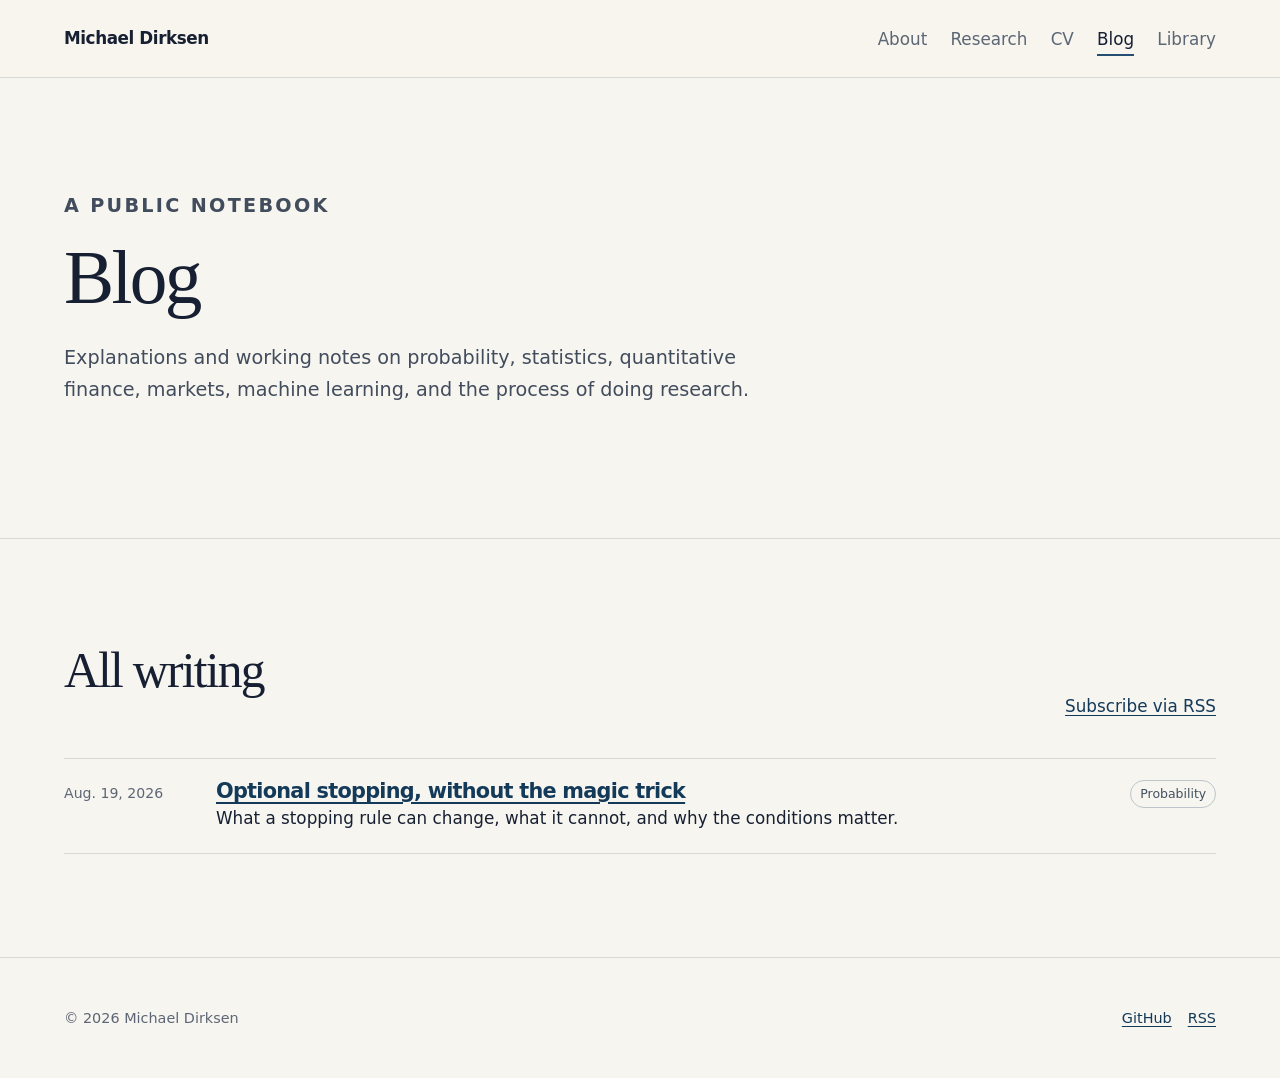
==== blog/index.html @ f8e68f1f "Build research-first personal website" ====
<!doctype html><html lang="en"><head><meta charset="utf-8"><meta name="viewport" content="width=device-width,initial-scale=1"><title>Blog — Michael Dirksen</title><meta name="description" content="Technical notes and essays on probability, quantitative finance, markets, and research."><link rel="canonical" href="https://mike-dirksen.github.io/blog/"><link rel="alternate" type="application/rss+xml" href="/rss.xml" title="Michael Dirksen's Blog"><link rel="stylesheet" href="/assets/css/site.css"></head><body><a class="skip-link" href="#content">Skip to content</a><header class="site-header"><nav class="container nav-wrap" aria-label="Primary"><a class="wordmark" href="/">Michael Dirksen</a><button class="nav-toggle" aria-expanded="false" aria-controls="nav">Menu</button><ul class="nav-list" id="nav"><li><a href="/">About</a></li><li><a href="/research/">Research</a></li><li><a href="/cv/">CV</a></li><li><a href="/blog/" aria-current="page">Blog</a></li><li><a href="/library/">Library</a></li></ul></nav></header>
<main id="content"><header class="container page-head"><p class="eyebrow">A public notebook</p><h1>Blog</h1><p>Explanations and working notes on probability, statistics, quantitative finance, markets, machine learning, and the process of doing research.</p></header><section class="section"><div class="container"><div class="section-head"><h2>All writing</h2><a href="/rss.xml">Subscribe via RSS</a></div><div class="editorial-list"><article class="editorial-row"><time datetime="2026-08-19">Aug. 19, 2026</time><div><h3><a href="/blog/optional-stopping/">Optional stopping, without the magic trick</a></h3><p>What a stopping rule can change, what it cannot, and why the conditions matter.</p></div><span class="tag">Probability</span></article></div></div></section></main><footer class="site-footer"><div class="container footer-wrap"><span>© 2026 Michael Dirksen</span><div class="footer-links"><a href="https://github.com/Mike-Dirksen">GitHub</a><a href="/rss.xml">RSS</a></div></div></footer><script src="/assets/js/site.js" defer></script></body></html>
---- assets/css/site.css ----
:root {
  --paper: #f7f5ef;
  --ink: #172033;
  --muted: #5d6676;
  --accent: #244f73;
  --accent-strong: #143a5a;
  --surface: #eeeee8;
  --line: #d6d8d6;
  --white: #fffefa;
  --max: 72rem;
  --read: 46rem;
  --radius: .4rem;
  --shadow: 0 1rem 3rem rgba(23, 32, 51, .08);
}

* { box-sizing: border-box; }
html { scroll-behavior: smooth; }
body {
  margin: 0;
  background: var(--paper);
  color: var(--ink);
  font-family: Inter, ui-sans-serif, system-ui, -apple-system, BlinkMacSystemFont, "Segoe UI", sans-serif;
  font-size: 1.05rem;
  line-height: 1.7;
  text-rendering: optimizeLegibility;
}
img, svg { display: block; max-width: 100%; }
a { color: var(--accent-strong); text-decoration-thickness: .08em; text-underline-offset: .18em; }
a:hover { color: #0b263d; }
:focus-visible { outline: 3px solid #d78b36; outline-offset: 3px; }
.skip-link { position: fixed; left: 1rem; top: -5rem; z-index: 20; background: var(--ink); color: white; padding: .65rem 1rem; }
.skip-link:focus { top: 1rem; }
.container { width: min(calc(100% - 2.5rem), var(--max)); margin-inline: auto; }
.reading { max-width: var(--read); }

.site-header { border-bottom: 1px solid var(--line); background: rgba(247, 245, 239, .96); }
.nav-wrap { min-height: 4.8rem; display: flex; align-items: center; justify-content: space-between; gap: 2rem; }
.wordmark { color: var(--ink); font-weight: 760; text-decoration: none; letter-spacing: -.025em; }
.nav-list { display: flex; align-items: center; gap: 1.45rem; list-style: none; margin: 0; padding: 0; }
.nav-list a { color: var(--muted); text-decoration: none; padding-block: .35rem; border-bottom: 2px solid transparent; }
.nav-list a:hover, .nav-list a[aria-current="page"] { color: var(--ink); border-color: var(--accent); }
.nav-toggle { display: none; font: inherit; color: var(--ink); background: transparent; border: 1px solid var(--line); border-radius: var(--radius); padding: .45rem .7rem; }

main { min-height: 70vh; }
.hero { display: grid; grid-template-columns: minmax(0, 1.55fr) minmax(15rem, .7fr); gap: clamp(2rem, 7vw, 6rem); align-items: center; padding-block: clamp(4rem, 10vw, 8rem); }
.eyebrow { margin: 0 0 .8rem; color: var(--accent); font-size: .78rem; font-weight: 760; letter-spacing: .12em; text-transform: uppercase; }
h1, h2, h3 { line-height: 1.15; letter-spacing: -.035em; }
h1 { margin: 0 0 1.25rem; font-family: Georgia, "Times New Roman", serif; font-size: clamp(2.8rem, 7vw, 5.4rem); font-weight: 500; }
h2 { margin: 0 0 1.4rem; font-family: Georgia, "Times New Roman", serif; font-size: clamp(2rem, 4.5vw, 3.1rem); font-weight: 500; }
h3 { margin: 0 0 .65rem; font-size: 1.3rem; }
.lede { max-width: 42rem; color: #354052; font-size: clamp(1.15rem, 2vw, 1.38rem); }
.link-row { display: flex; flex-wrap: wrap; gap: .75rem 1.25rem; margin-top: 1.7rem; }
.portrait-placeholder { aspect-ratio: 4/5; display: grid; place-items: center; border: 1px solid var(--line); border-radius: .75rem; background: linear-gradient(145deg, #dde2df, #f6f1e7); box-shadow: var(--shadow); }
.portrait-placeholder span { font-family: Georgia, serif; font-size: clamp(3.5rem, 10vw, 7rem); color: var(--accent); }

.section { padding-block: clamp(3.5rem, 8vw, 6.5rem); border-top: 1px solid var(--line); }
.section-head { display: flex; justify-content: space-between; align-items: end; gap: 2rem; margin-bottom: 2.3rem; }
.section-head p { max-width: 34rem; margin: 0; color: var(--muted); }
.currently { display: grid; grid-template-columns: repeat(2, minmax(0, 1fr)); border-block: 1px solid var(--line); }
.currently div { padding: 1.25rem 1rem 1.25rem 0; }
.currently div:nth-child(odd) { border-right: 1px solid var(--line); }
.currently div:nth-child(even) { padding-left: 1.5rem; }
.currently strong { display: block; color: var(--accent); font-size: .76rem; letter-spacing: .1em; text-transform: uppercase; }
.currently span { display: block; margin-top: .25rem; }

.research-list { display: grid; gap: 0; }
.research-card { display: grid; grid-template-columns: minmax(14rem, 36%) 1fr; gap: clamp(1.5rem, 5vw, 4rem); padding-block: 2.5rem; border-top: 1px solid var(--line); }
.research-card:last-child { border-bottom: 1px solid var(--line); }
.figure-tile { min-height: 13rem; display: grid; place-items: center; padding: 1.4rem; background: var(--surface); border-radius: var(--radius); overflow: hidden; }
.figure-tile svg { width: 100%; height: auto; }
.meta { color: var(--muted); font-size: .9rem; }
.tags { display: flex; flex-wrap: wrap; gap: .45rem; list-style: none; margin: 1rem 0 0; padding: 0; }
.tag { border: 1px solid #bbc5ca; border-radius: 999px; padding: .15rem .55rem; color: #42505f; font-size: .78rem; }
.arrow-link { display: inline-block; margin-top: 1rem; font-weight: 650; }

.editorial-list { border-top: 1px solid var(--line); }
.editorial-row { display: grid; grid-template-columns: 8rem 1fr auto; gap: 1.5rem; align-items: baseline; padding-block: 1.3rem; border-bottom: 1px solid var(--line); }
.editorial-row h3, .editorial-row p { margin: 0; }
.editorial-row time, .editorial-row .kind { color: var(--muted); font-size: .88rem; }

.page-head { padding-block: clamp(4rem, 9vw, 7rem); }
.page-head h1 { font-size: clamp(2.8rem, 6vw, 4.7rem); }
.page-head p { max-width: 45rem; color: #414c5d; font-size: 1.2rem; }
.project-head { padding-block: 4rem 2.5rem; }
.project-head h1 { max-width: 58rem; font-size: clamp(2.7rem, 6vw, 4.8rem); }
.context-strip { display: grid; grid-template-columns: repeat(4, 1fr); gap: 1.2rem; padding: 1.2rem 0; border-block: 1px solid var(--line); }
.context-strip strong { display: block; font-size: .75rem; color: var(--muted); text-transform: uppercase; letter-spacing: .08em; }
.article { padding-block: 3.5rem 6rem; }
.article h2 { margin-top: 3.6rem; font-size: 2rem; }
.article h3 { margin-top: 2.5rem; }
.article p, .article li { max-width: var(--read); }
.callout { max-width: var(--read); margin: 2rem 0; padding: 1.2rem 1.4rem; background: #e8eee9; border-left: 4px solid #547463; }
.formula { max-width: var(--read); overflow-x: auto; padding: 1.1rem 1.25rem; background: var(--ink); color: white; font-family: ui-monospace, SFMono-Regular, Menlo, monospace; }
.back { display: inline-block; margin-bottom: 2rem; }

.cv-actions { display: flex; flex-wrap: wrap; gap: .8rem; margin-top: 1.5rem; }
.button { display: inline-block; padding: .65rem .95rem; border: 1px solid var(--accent); border-radius: var(--radius); background: var(--accent); color: white; font-weight: 650; text-decoration: none; }
.button.secondary { background: transparent; color: var(--accent-strong); }
.timeline { display: grid; gap: 2rem; }
.timeline-item { display: grid; grid-template-columns: 10rem 1fr; gap: 1.5rem; }
.timeline-item p { margin: .25rem 0; }

.filter-bar { display: flex; flex-wrap: wrap; gap: 1rem; align-items: end; margin-bottom: 2rem; padding: 1rem; background: var(--surface); }
.filter-bar label { display: grid; gap: .25rem; font-size: .82rem; font-weight: 700; }
.filter-bar select, .filter-bar input { min-height: 2.7rem; padding: .45rem .6rem; border: 1px solid #9ba7ad; border-radius: .25rem; background: var(--white); color: var(--ink); font: inherit; }
.library-grid { display: grid; grid-template-columns: repeat(2, 1fr); gap: 1rem; }
.library-item { padding: 1.4rem; border: 1px solid var(--line); background: rgba(255, 254, 250, .55); }
.library-item h3 { margin-top: .35rem; }
.library-item p { margin-bottom: 0; }
.empty-state { display: none; padding: 2rem; border: 1px dashed var(--line); }

.site-footer { padding-block: 3rem; border-top: 1px solid var(--line); color: var(--muted); font-size: .9rem; }
.footer-wrap { display: flex; justify-content: space-between; gap: 2rem; }
.footer-links { display: flex; flex-wrap: wrap; gap: 1rem; }

@media (max-width: 760px) {
  body { font-size: 1rem; }
  .container { width: min(calc(100% - 2rem), var(--max)); }
  .nav-toggle { display: block; }
  .nav-list { display: none; position: absolute; inset: 4.7rem 1rem auto; z-index: 10; flex-direction: column; align-items: stretch; padding: .8rem; background: var(--white); border: 1px solid var(--line); box-shadow: var(--shadow); }
  .nav-list[data-open="true"] { display: flex; }
  .nav-list a { display: block; padding: .65rem; }
  .hero, .research-card { grid-template-columns: 1fr; }
  .hero { padding-block: 3.5rem; }
  .hero .portrait-placeholder { max-width: 14rem; grid-row: 1; }
  .section-head { display: block; }
  .currently { grid-template-columns: 1fr; }
  .currently div:nth-child(odd) { border-right: 0; }
  .currently div:nth-child(even) { padding-left: 0; }
  .editorial-row { grid-template-columns: 1fr; gap: .3rem; }
  .context-strip { grid-template-columns: repeat(2, 1fr); }
  .timeline-item { grid-template-columns: 1fr; gap: .25rem; }
  .library-grid { grid-template-columns: 1fr; }
  .footer-wrap { flex-direction: column; }
}

@media (prefers-reduced-motion: reduce) {
  html { scroll-behavior: auto; }
  *, *::before, *::after { animation-duration: .01ms !important; transition-duration: .01ms !important; }
}

@media print {
  .site-header, .site-footer, .skip-link, .filter-bar { display: none !important; }
  body { background: white; color: black; font-size: 11pt; }
  a { color: black; }
  .section { padding-block: 1.5rem; }
}
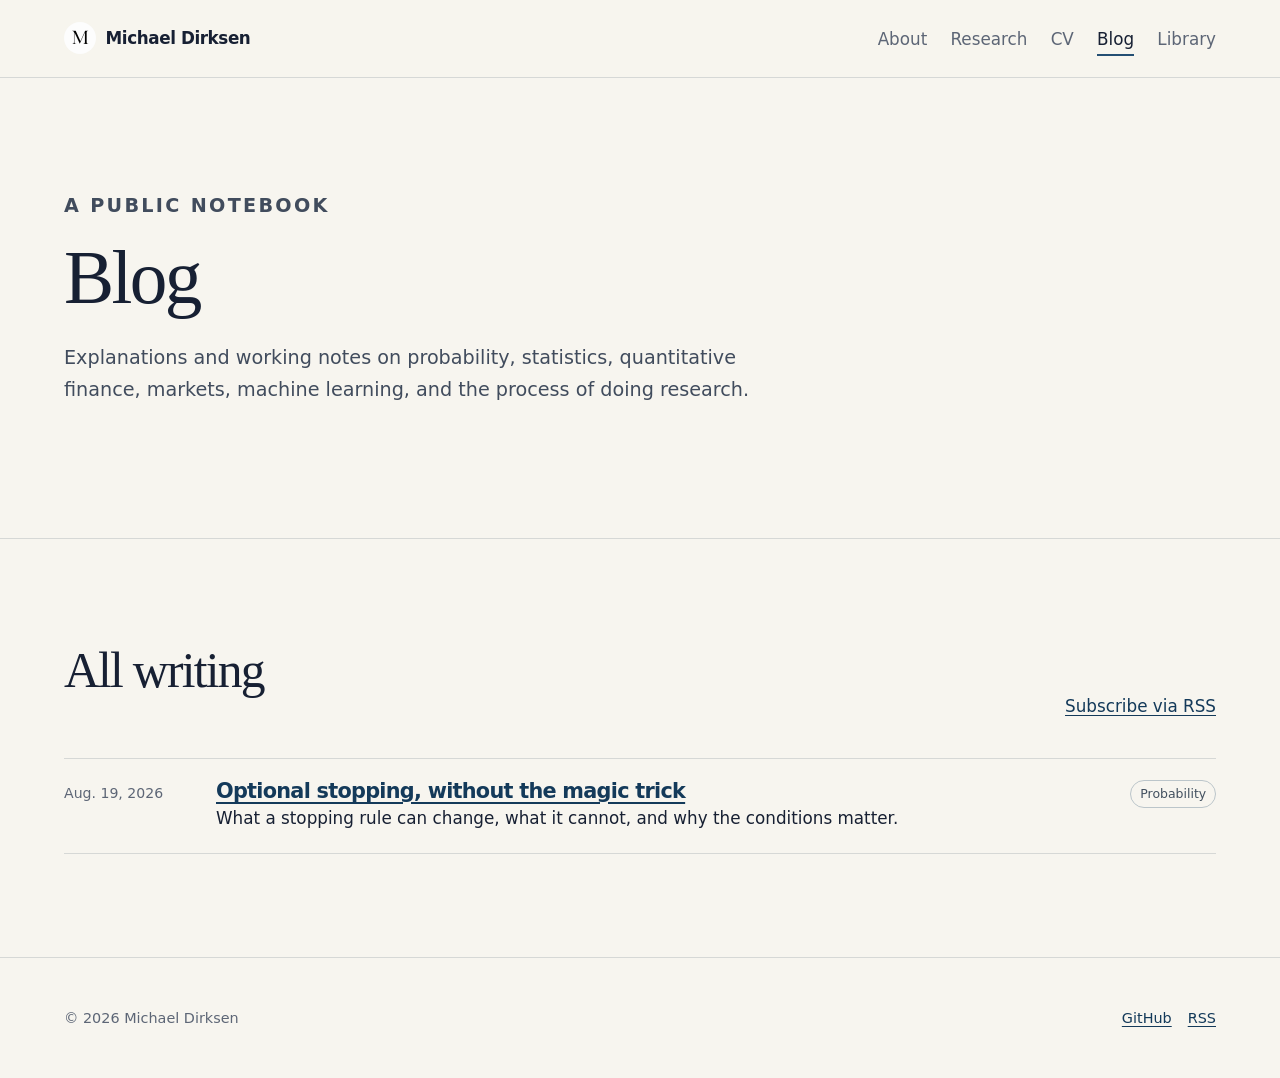
==== commit f5aa3870: "Add portrait logo and public resume" ====
--- a/blog/index.html
+++ b/blog/index.html
@@ -1,2 +1,2 @@
-<!doctype html><html lang="en"><head><meta charset="utf-8"><meta name="viewport" content="width=device-width,initial-scale=1"><title>Blog — Michael Dirksen</title><meta name="description" content="Technical notes and essays on probability, quantitative finance, markets, and research."><link rel="canonical" href="https://mike-dirksen.github.io/blog/"><link rel="alternate" type="application/rss+xml" href="/rss.xml" title="Michael Dirksen's Blog"><link rel="stylesheet" href="/assets/css/site.css"></head><body><a class="skip-link" href="#content">Skip to content</a><header class="site-header"><nav class="container nav-wrap" aria-label="Primary"><a class="wordmark" href="/">Michael Dirksen</a><button class="nav-toggle" aria-expanded="false" aria-controls="nav">Menu</button><ul class="nav-list" id="nav"><li><a href="/">About</a></li><li><a href="/research/">Research</a></li><li><a href="/cv/">CV</a></li><li><a href="/blog/" aria-current="page">Blog</a></li><li><a href="/library/">Library</a></li></ul></nav></header>
+<!doctype html><html lang="en"><head><meta charset="utf-8"><meta name="viewport" content="width=device-width,initial-scale=1"><title>Blog — Michael Dirksen</title><meta name="description" content="Technical notes and essays on probability, quantitative finance, markets, and research."><link rel="canonical" href="https://mike-dirksen.github.io/blog/"><link rel="alternate" type="application/rss+xml" href="/rss.xml" title="Michael Dirksen's Blog"><link rel="icon" type="image/png" href="/assets/images/michael-dirksen-logo.png"><link rel="stylesheet" href="/assets/css/site.css"></head><body><a class="skip-link" href="#content">Skip to content</a><header class="site-header"><nav class="container nav-wrap" aria-label="Primary"><a class="wordmark" href="/"><img class="wordmark-logo" src="/assets/images/michael-dirksen-logo.png" width="32" height="32" alt="">Michael Dirksen</a><button class="nav-toggle" aria-expanded="false" aria-controls="nav">Menu</button><ul class="nav-list" id="nav"><li><a href="/">About</a></li><li><a href="/research/">Research</a></li><li><a href="/cv/">CV</a></li><li><a href="/blog/" aria-current="page">Blog</a></li><li><a href="/library/">Library</a></li></ul></nav></header>
 <main id="content"><header class="container page-head"><p class="eyebrow">A public notebook</p><h1>Blog</h1><p>Explanations and working notes on probability, statistics, quantitative finance, markets, machine learning, and the process of doing research.</p></header><section class="section"><div class="container"><div class="section-head"><h2>All writing</h2><a href="/rss.xml">Subscribe via RSS</a></div><div class="editorial-list"><article class="editorial-row"><time datetime="2026-08-19">Aug. 19, 2026</time><div><h3><a href="/blog/optional-stopping/">Optional stopping, without the magic trick</a></h3><p>What a stopping rule can change, what it cannot, and why the conditions matter.</p></div><span class="tag">Probability</span></article></div></div></section></main><footer class="site-footer"><div class="container footer-wrap"><span>© 2026 Michael Dirksen</span><div class="footer-links"><a href="https://github.com/Mike-Dirksen">GitHub</a><a href="/rss.xml">RSS</a></div></div></footer><script src="/assets/js/site.js" defer></script></body></html>
--- a/assets/css/site.css
+++ b/assets/css/site.css
@@ -35,7 +35,8 @@
 
 .site-header { border-bottom: 1px solid var(--line); background: rgba(247, 245, 239, .96); }
 .nav-wrap { min-height: 4.8rem; display: flex; align-items: center; justify-content: space-between; gap: 2rem; }
-.wordmark { color: var(--ink); font-weight: 760; text-decoration: none; letter-spacing: -.025em; }
+.wordmark { display: inline-flex; align-items: center; gap: .6rem; color: var(--ink); font-weight: 760; text-decoration: none; letter-spacing: -.025em; }
+.wordmark-logo { width: 2rem; height: 2rem; border-radius: 50%; object-fit: cover; }
 .nav-list { display: flex; align-items: center; gap: 1.45rem; list-style: none; margin: 0; padding: 0; }
 .nav-list a { color: var(--muted); text-decoration: none; padding-block: .35rem; border-bottom: 2px solid transparent; }
 .nav-list a:hover, .nav-list a[aria-current="page"] { color: var(--ink); border-color: var(--accent); }
@@ -50,8 +51,7 @@
 h3 { margin: 0 0 .65rem; font-size: 1.3rem; }
 .lede { max-width: 42rem; color: #354052; font-size: clamp(1.15rem, 2vw, 1.38rem); }
 .link-row { display: flex; flex-wrap: wrap; gap: .75rem 1.25rem; margin-top: 1.7rem; }
-.portrait-placeholder { aspect-ratio: 4/5; display: grid; place-items: center; border: 1px solid var(--line); border-radius: .75rem; background: linear-gradient(145deg, #dde2df, #f6f1e7); box-shadow: var(--shadow); }
-.portrait-placeholder span { font-family: Georgia, serif; font-size: clamp(3.5rem, 10vw, 7rem); color: var(--accent); }
+.portrait { width: 100%; height: auto; max-height: 34rem; border: 1px solid var(--line); border-radius: .75rem; object-fit: cover; object-position: center 36%; box-shadow: var(--shadow); }
 
 .section { padding-block: clamp(3.5rem, 8vw, 6.5rem); border-top: 1px solid var(--line); }
 .section-head { display: flex; justify-content: space-between; align-items: end; gap: 2rem; margin-bottom: 2.3rem; }
@@ -99,6 +99,7 @@
 .timeline { display: grid; gap: 2rem; }
 .timeline-item { display: grid; grid-template-columns: 10rem 1fr; gap: 1.5rem; }
 .timeline-item p { margin: .25rem 0; }
+.pdf-frame { width: 100%; min-height: 48rem; margin-top: 2rem; border: 1px solid var(--line); background: white; }
 
 .filter-bar { display: flex; flex-wrap: wrap; gap: 1rem; align-items: end; margin-bottom: 2rem; padding: 1rem; background: var(--surface); }
 .filter-bar label { display: grid; gap: .25rem; font-size: .82rem; font-weight: 700; }
@@ -122,7 +123,7 @@
   .nav-list a { display: block; padding: .65rem; }
   .hero, .research-card { grid-template-columns: 1fr; }
   .hero { padding-block: 3.5rem; }
-  .hero .portrait-placeholder { max-width: 14rem; grid-row: 1; }
+  .hero .portrait { max-width: 14rem; grid-row: 1; }
   .section-head { display: block; }
   .currently { grid-template-columns: 1fr; }
   .currently div:nth-child(odd) { border-right: 0; }
@@ -132,6 +133,7 @@
   .timeline-item { grid-template-columns: 1fr; gap: .25rem; }
   .library-grid { grid-template-columns: 1fr; }
   .footer-wrap { flex-direction: column; }
+  .pdf-frame { display: none; }
 }
 
 @media (prefers-reduced-motion: reduce) {
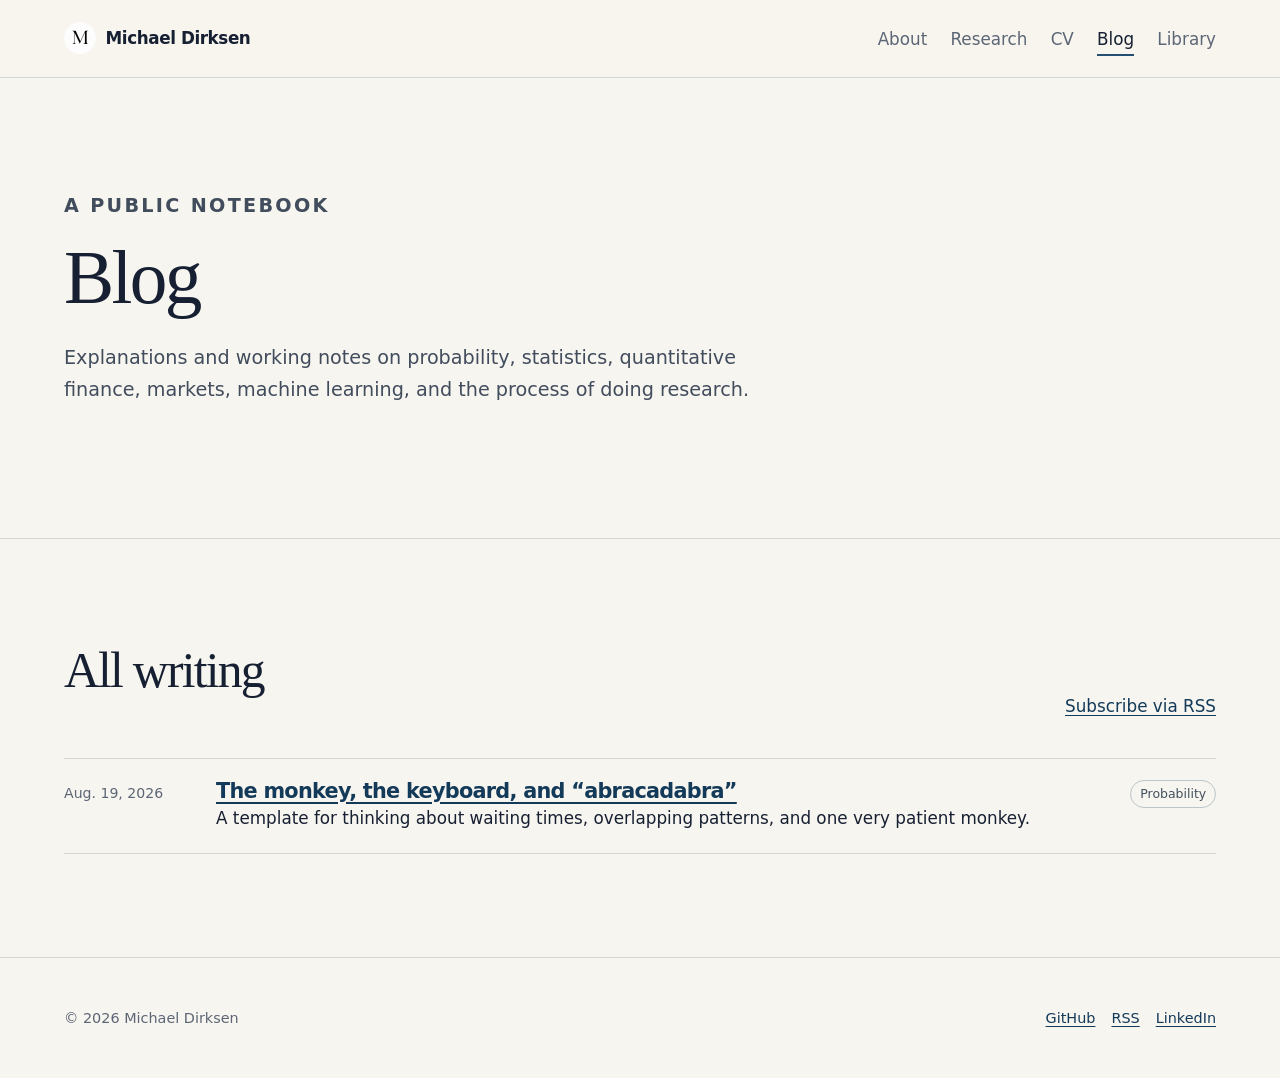
==== commit cda5f02d: "Update site content and add CV toggle" ====
--- a/blog/index.html
+++ b/blog/index.html
@@ -1,2 +1,2 @@
 <!doctype html><html lang="en"><head><meta charset="utf-8"><meta name="viewport" content="width=device-width,initial-scale=1"><title>Blog — Michael Dirksen</title><meta name="description" content="Technical notes and essays on probability, quantitative finance, markets, and research."><link rel="canonical" href="https://mike-dirksen.github.io/blog/"><link rel="alternate" type="application/rss+xml" href="/rss.xml" title="Michael Dirksen's Blog"><link rel="icon" type="image/png" href="/assets/images/michael-dirksen-logo.png"><link rel="stylesheet" href="/assets/css/site.css"></head><body><a class="skip-link" href="#content">Skip to content</a><header class="site-header"><nav class="container nav-wrap" aria-label="Primary"><a class="wordmark" href="/"><img class="wordmark-logo" src="/assets/images/michael-dirksen-logo.png" width="32" height="32" alt="">Michael Dirksen</a><button class="nav-toggle" aria-expanded="false" aria-controls="nav">Menu</button><ul class="nav-list" id="nav"><li><a href="/">About</a></li><li><a href="/research/">Research</a></li><li><a href="/cv/">CV</a></li><li><a href="/blog/" aria-current="page">Blog</a></li><li><a href="/library/">Library</a></li></ul></nav></header>
-<main id="content"><header class="container page-head"><p class="eyebrow">A public notebook</p><h1>Blog</h1><p>Explanations and working notes on probability, statistics, quantitative finance, markets, machine learning, and the process of doing research.</p></header><section class="section"><div class="container"><div class="section-head"><h2>All writing</h2><a href="/rss.xml">Subscribe via RSS</a></div><div class="editorial-list"><article class="editorial-row"><time datetime="2026-08-19">Aug. 19, 2026</time><div><h3><a href="/blog/optional-stopping/">Optional stopping, without the magic trick</a></h3><p>What a stopping rule can change, what it cannot, and why the conditions matter.</p></div><span class="tag">Probability</span></article></div></div></section></main><footer class="site-footer"><div class="container footer-wrap"><span>© 2026 Michael Dirksen</span><div class="footer-links"><a href="https://github.com/Mike-Dirksen">GitHub</a><a href="/rss.xml">RSS</a></div></div></footer><script src="/assets/js/site.js" defer></script></body></html>
+<main id="content"><header class="container page-head"><p class="eyebrow">A public notebook</p><h1>Blog</h1><p>Explanations and working notes on probability, statistics, quantitative finance, markets, machine learning, and the process of doing research.</p></header><section class="section"><div class="container"><div class="section-head"><h2>All writing</h2><a href="/rss.xml">Subscribe via RSS</a></div><div class="editorial-list"><article class="editorial-row"><time datetime="2026-08-19">Aug. 19, 2026</time><div><h3><a href="/blog/monkey-keyboard-abracadabra/">The monkey, the keyboard, and “abracadabra”</a></h3><p>A template for thinking about waiting times, overlapping patterns, and one very patient monkey.</p></div><span class="tag">Probability</span></article></div></div></section></main><footer class="site-footer"><div class="container footer-wrap"><span>© 2026 Michael Dirksen</span><div class="footer-links"><a href="https://github.com/Mike-Dirksen">GitHub</a><a href="/rss.xml">RSS</a><a href="https://www.linkedin.com/in/mike-dirksen/">LinkedIn</a></div></div></footer><script src="/assets/js/site.js" defer></script></body></html>
--- a/assets/css/site.css
+++ b/assets/css/site.css
@@ -56,18 +56,22 @@
 .section { padding-block: clamp(3.5rem, 8vw, 6.5rem); border-top: 1px solid var(--line); }
 .section-head { display: flex; justify-content: space-between; align-items: end; gap: 2rem; margin-bottom: 2.3rem; }
 .section-head p { max-width: 34rem; margin: 0; color: var(--muted); }
+.updated-note { margin: -.85rem 0 0; color: var(--muted); font-size: .78rem; }
 .currently { display: grid; grid-template-columns: repeat(2, minmax(0, 1fr)); border-block: 1px solid var(--line); }
 .currently div { padding: 1.25rem 1rem 1.25rem 0; }
 .currently div:nth-child(odd) { border-right: 1px solid var(--line); }
 .currently div:nth-child(even) { padding-left: 1.5rem; }
 .currently strong { display: block; color: var(--accent); font-size: .76rem; letter-spacing: .1em; text-transform: uppercase; }
 .currently span { display: block; margin-top: .25rem; }
+.currently small { display: block; margin-top: .3rem; color: var(--muted); font-size: .9rem; }
 
 .research-list { display: grid; gap: 0; }
 .research-card { display: grid; grid-template-columns: minmax(14rem, 36%) 1fr; gap: clamp(1.5rem, 5vw, 4rem); padding-block: 2.5rem; border-top: 1px solid var(--line); }
 .research-card:last-child { border-bottom: 1px solid var(--line); }
 .figure-tile { min-height: 13rem; display: grid; place-items: center; padding: 1.4rem; background: var(--surface); border-radius: var(--radius); overflow: hidden; }
 .figure-tile svg { width: 100%; height: auto; }
+.figure-tile.has-image { padding: 0; }
+.figure-tile.has-image img { width: 100%; height: 100%; min-height: 13rem; object-fit: cover; }
 .meta { color: var(--muted); font-size: .9rem; }
 .tags { display: flex; flex-wrap: wrap; gap: .45rem; list-style: none; margin: 1rem 0 0; padding: 0; }
 .tag { border: 1px solid #bbc5ca; border-radius: 999px; padding: .15rem .55rem; color: #42505f; font-size: .78rem; }
@@ -94,6 +98,10 @@
 .back { display: inline-block; margin-bottom: 2rem; }
 
 .cv-actions { display: flex; flex-wrap: wrap; gap: .8rem; margin-top: 1.5rem; }
+.document-toggle { display: inline-flex; gap: .25rem; margin-top: 1.5rem; padding: .25rem; border: 1px solid var(--line); border-radius: var(--radius); background: var(--surface); }
+.document-toggle-button { min-width: 6rem; padding: .55rem .9rem; border: 0; border-radius: calc(var(--radius) - .2rem); background: transparent; color: var(--muted); font: inherit; font-weight: 700; cursor: pointer; }
+.document-toggle-button[aria-pressed="true"] { background: var(--accent); color: white; }
+.document-toggle-button:focus-visible { outline: 3px solid color-mix(in srgb, var(--accent) 35%, transparent); outline-offset: 2px; }
 .button { display: inline-block; padding: .65rem .95rem; border: 1px solid var(--accent); border-radius: var(--radius); background: var(--accent); color: white; font-weight: 650; text-decoration: none; }
 .button.secondary { background: transparent; color: var(--accent-strong); }
 .timeline { display: grid; gap: 2rem; }
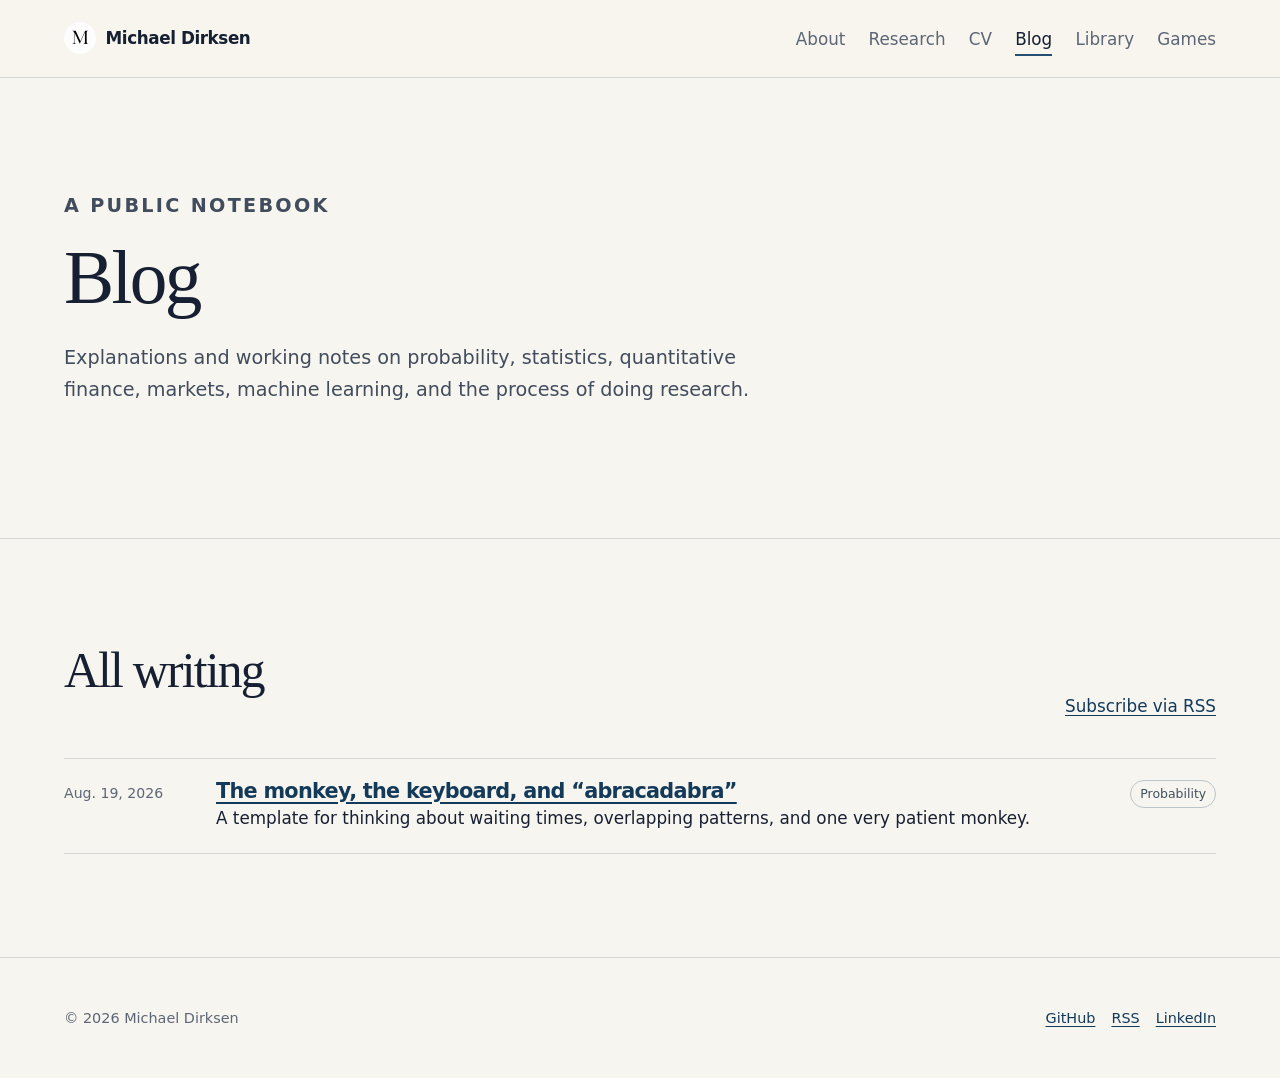
==== commit 613e092e: "Add Game Room with PCP-Mac" ====
--- a/blog/index.html
+++ b/blog/index.html
@@ -1,2 +1,2 @@
-<!doctype html><html lang="en"><head><meta charset="utf-8"><meta name="viewport" content="width=device-width,initial-scale=1"><title>Blog — Michael Dirksen</title><meta name="description" content="Technical notes and essays on probability, quantitative finance, markets, and research."><link rel="canonical" href="https://mike-dirksen.github.io/blog/"><link rel="alternate" type="application/rss+xml" href="/rss.xml" title="Michael Dirksen's Blog"><link rel="icon" type="image/png" href="/assets/images/michael-dirksen-logo.png"><link rel="stylesheet" href="/assets/css/site.css"></head><body><a class="skip-link" href="#content">Skip to content</a><header class="site-header"><nav class="container nav-wrap" aria-label="Primary"><a class="wordmark" href="/"><img class="wordmark-logo" src="/assets/images/michael-dirksen-logo.png" width="32" height="32" alt="">Michael Dirksen</a><button class="nav-toggle" aria-expanded="false" aria-controls="nav">Menu</button><ul class="nav-list" id="nav"><li><a href="/">About</a></li><li><a href="/research/">Research</a></li><li><a href="/cv/">CV</a></li><li><a href="/blog/" aria-current="page">Blog</a></li><li><a href="/library/">Library</a></li></ul></nav></header>
+<!doctype html><html lang="en"><head><meta charset="utf-8"><meta name="viewport" content="width=device-width,initial-scale=1"><title>Blog — Michael Dirksen</title><meta name="description" content="Technical notes and essays on probability, quantitative finance, markets, and research."><link rel="canonical" href="https://mike-dirksen.github.io/blog/"><link rel="alternate" type="application/rss+xml" href="/rss.xml" title="Michael Dirksen's Blog"><link rel="icon" type="image/png" href="/assets/images/michael-dirksen-logo.png"><link rel="stylesheet" href="/assets/css/site.css"></head><body><a class="skip-link" href="#content">Skip to content</a><header class="site-header"><nav class="container nav-wrap" aria-label="Primary"><a class="wordmark" href="/"><img class="wordmark-logo" src="/assets/images/michael-dirksen-logo.png" width="32" height="32" alt="">Michael Dirksen</a><button class="nav-toggle" aria-expanded="false" aria-controls="nav">Menu</button><ul class="nav-list" id="nav"><li><a href="/">About</a></li><li><a href="/research/">Research</a></li><li><a href="/cv/">CV</a></li><li><a href="/blog/" aria-current="page">Blog</a></li><li><a href="/library/">Library</a></li><li><a href="/games/">Games</a></li></ul></nav></header>
 <main id="content"><header class="container page-head"><p class="eyebrow">A public notebook</p><h1>Blog</h1><p>Explanations and working notes on probability, statistics, quantitative finance, markets, machine learning, and the process of doing research.</p></header><section class="section"><div class="container"><div class="section-head"><h2>All writing</h2><a href="/rss.xml">Subscribe via RSS</a></div><div class="editorial-list"><article class="editorial-row"><time datetime="2026-08-19">Aug. 19, 2026</time><div><h3><a href="/blog/monkey-keyboard-abracadabra/">The monkey, the keyboard, and “abracadabra”</a></h3><p>A template for thinking about waiting times, overlapping patterns, and one very patient monkey.</p></div><span class="tag">Probability</span></article></div></div></section></main><footer class="site-footer"><div class="container footer-wrap"><span>© 2026 Michael Dirksen</span><div class="footer-links"><a href="https://github.com/Mike-Dirksen">GitHub</a><a href="/rss.xml">RSS</a><a href="https://www.linkedin.com/in/mike-dirksen/">LinkedIn</a></div></div></footer><script src="/assets/js/site.js" defer></script></body></html>
--- a/assets/css/site.css
+++ b/assets/css/site.css
@@ -118,6 +118,17 @@
 .library-item p { margin-bottom: 0; }
 .empty-state { display: none; padding: 2rem; border: 1px dashed var(--line); }
 
+.game-room-head { padding-bottom: clamp(3rem, 7vw, 5rem); }
+.game-shelf { padding-top: clamp(2.5rem, 6vw, 4.5rem); }
+.game-card { display: grid; grid-template-columns: minmax(18rem, 1.12fr) minmax(18rem, .88fr); overflow: hidden; border: 1px solid var(--line); border-radius: .75rem; background: rgba(255, 254, 250, .65); box-shadow: var(--shadow); }
+.game-card-art { display: block; min-height: 25rem; overflow: hidden; background: var(--ink); }
+.game-card-art img { width: 100%; height: 100%; object-fit: cover; transition: transform .25s ease; }
+.game-card-art:hover img { transform: scale(1.015); }
+.game-card-copy { display: flex; flex-direction: column; justify-content: center; padding: clamp(2rem, 5vw, 4rem); }
+.game-card-copy h3 { margin-bottom: 1rem; font-family: Georgia, "Times New Roman", serif; font-size: clamp(2rem, 4vw, 3rem); font-weight: 500; }
+.game-card-copy > p:not(.meta) { color: #414c5d; }
+.game-launch { align-self: flex-start; margin-top: 1.6rem; }
+
 .site-footer { padding-block: 3rem; border-top: 1px solid var(--line); color: var(--muted); font-size: .9rem; }
 .footer-wrap { display: flex; justify-content: space-between; gap: 2rem; }
 .footer-links { display: flex; flex-wrap: wrap; gap: 1rem; }
@@ -140,6 +151,8 @@
   .context-strip { grid-template-columns: repeat(2, 1fr); }
   .timeline-item { grid-template-columns: 1fr; gap: .25rem; }
   .library-grid { grid-template-columns: 1fr; }
+  .game-card { grid-template-columns: 1fr; }
+  .game-card-art { min-height: 14rem; }
   .footer-wrap { flex-direction: column; }
   .pdf-frame { display: none; }
 }
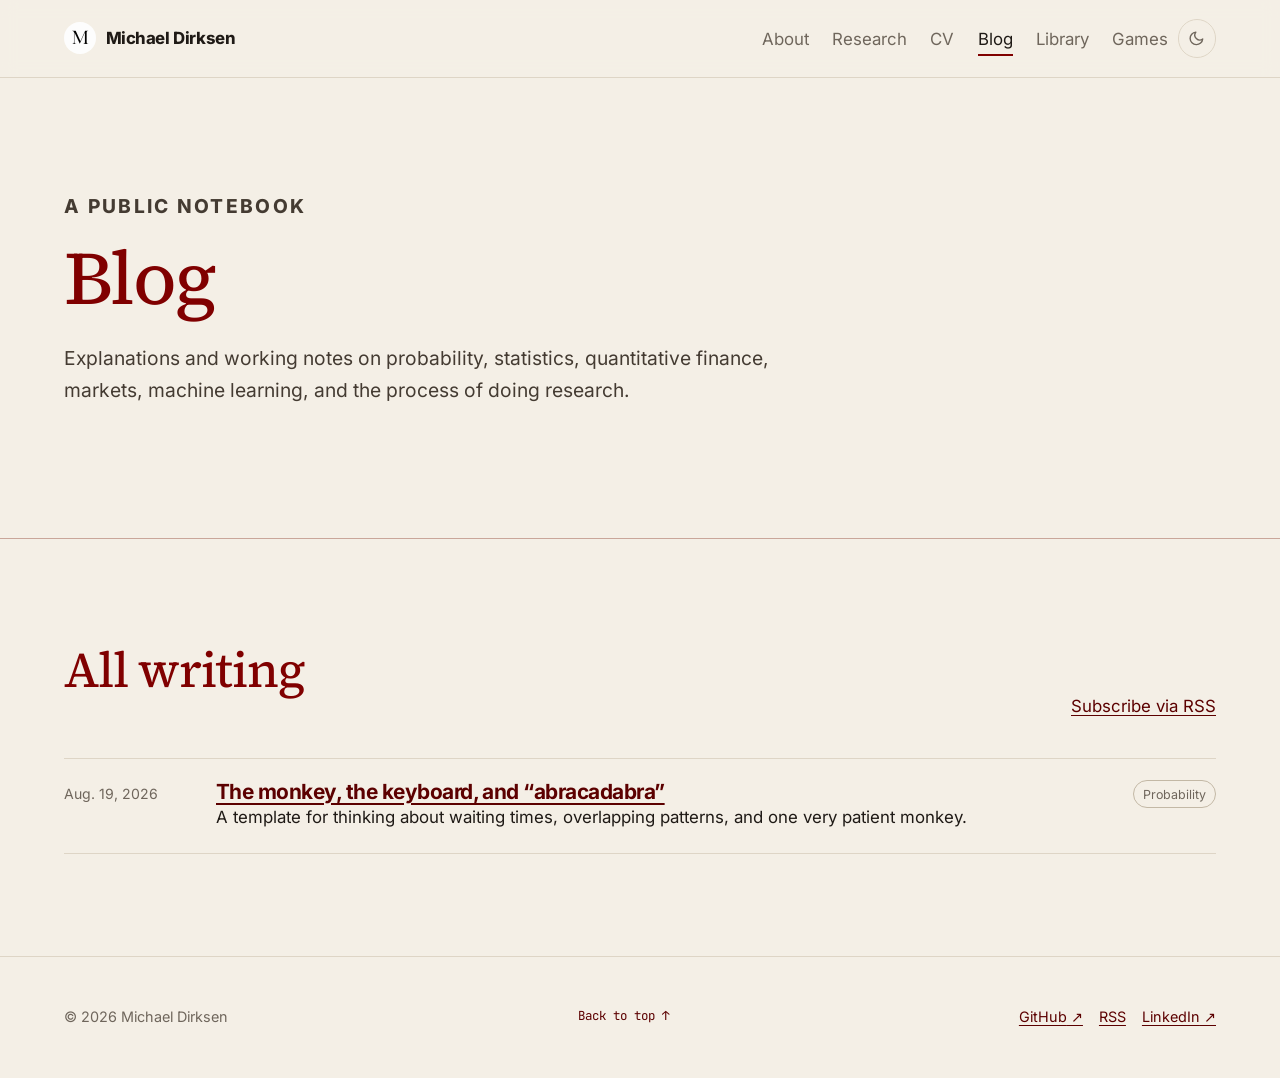
==== commit b81e4479: "Redesign: warm retro light theme, editorial dark theme, themed artwork Rebuilds the visual layer aro" ====
--- a/blog/index.html
+++ b/blog/index.html
@@ -1,2 +1,2 @@
-<!doctype html><html lang="en"><head><meta charset="utf-8"><meta name="viewport" content="width=device-width,initial-scale=1"><title>Blog — Michael Dirksen</title><meta name="description" content="Technical notes and essays on probability, quantitative finance, markets, and research."><link rel="canonical" href="https://mike-dirksen.github.io/blog/"><link rel="alternate" type="application/rss+xml" href="/rss.xml" title="Michael Dirksen's Blog"><link rel="icon" type="image/png" href="/assets/images/michael-dirksen-logo.png"><link rel="stylesheet" href="/assets/css/site.css"></head><body><a class="skip-link" href="#content">Skip to content</a><header class="site-header"><nav class="container nav-wrap" aria-label="Primary"><a class="wordmark" href="/"><img class="wordmark-logo" src="/assets/images/michael-dirksen-logo.png" width="32" height="32" alt="">Michael Dirksen</a><button class="nav-toggle" aria-expanded="false" aria-controls="nav">Menu</button><ul class="nav-list" id="nav"><li><a href="/">About</a></li><li><a href="/research/">Research</a></li><li><a href="/cv/">CV</a></li><li><a href="/blog/" aria-current="page">Blog</a></li><li><a href="/library/">Library</a></li><li><a href="/games/">Games</a></li></ul></nav></header>
-<main id="content"><header class="container page-head"><p class="eyebrow">A public notebook</p><h1>Blog</h1><p>Explanations and working notes on probability, statistics, quantitative finance, markets, machine learning, and the process of doing research.</p></header><section class="section"><div class="container"><div class="section-head"><h2>All writing</h2><a href="/rss.xml">Subscribe via RSS</a></div><div class="editorial-list"><article class="editorial-row"><time datetime="2026-08-19">Aug. 19, 2026</time><div><h3><a href="/blog/monkey-keyboard-abracadabra/">The monkey, the keyboard, and “abracadabra”</a></h3><p>A template for thinking about waiting times, overlapping patterns, and one very patient monkey.</p></div><span class="tag">Probability</span></article></div></div></section></main><footer class="site-footer"><div class="container footer-wrap"><span>© 2026 Michael Dirksen</span><div class="footer-links"><a href="https://github.com/Mike-Dirksen">GitHub</a><a href="/rss.xml">RSS</a><a href="https://www.linkedin.com/in/mike-dirksen/">LinkedIn</a></div></div></footer><script src="/assets/js/site.js" defer></script></body></html>
+<!doctype html><html lang="en"><head><script>var d=document.documentElement;try{var s=localStorage.getItem("theme");d.dataset.theme=s||(matchMedia("(prefers-color-scheme: dark)").matches?"dark":"light")}catch(e){d.dataset.theme="light"}d.classList.add("js")</script><meta charset="utf-8"><meta name="viewport" content="width=device-width,initial-scale=1"><title>Blog — Michael Dirksen</title><meta name="description" content="Technical notes and essays on probability, quantitative finance, markets, and research."><link rel="canonical" href="https://mike-dirksen.github.io/blog/"><link rel="alternate" type="application/rss+xml" href="/rss.xml" title="Michael Dirksen's Blog"><link rel="icon" type="image/png" href="/assets/images/michael-dirksen-logo.png"><link rel="stylesheet" href="/assets/css/site.css"></head><body><div class="scroll-progress" aria-hidden="true"></div><canvas class="dot-field" aria-hidden="true"></canvas><div class="cursor-dot" aria-hidden="true"></div><div class="cursor-ring" aria-hidden="true"></div><a class="skip-link" href="#content">Skip to content</a><header class="site-header"><nav class="container nav-wrap" aria-label="Primary"><a class="wordmark" href="/"><img class="wordmark-logo" src="/assets/images/michael-dirksen-logo.png" width="32" height="32" alt="">Michael Dirksen</a><div class="nav-actions"><button class="nav-toggle" aria-expanded="false" aria-controls="nav">Menu</button><ul class="nav-list" id="nav"><li><a href="/">About</a></li><li><a href="/research/">Research</a></li><li><a href="/cv/">CV</a></li><li><a href="/blog/" aria-current="page">Blog</a></li><li><a href="/library/">Library</a></li><li><a href="/games/">Games</a></li></ul><button class="theme-toggle" type="button" data-theme-toggle aria-label="Switch to dark theme"><svg class="icon-sun" viewBox="0 0 24 24" fill="none" stroke="currentColor" stroke-width="2" stroke-linecap="round" aria-hidden="true"><circle cx="12" cy="12" r="4"/><path d="M12 2v2M12 20v2M4.9 4.9l1.4 1.4M17.7 17.7l1.4 1.4M2 12h2M20 12h2M4.9 19.1l1.4-1.4M17.7 6.3l1.4-1.4"/></svg><svg class="icon-moon" viewBox="0 0 24 24" fill="none" stroke="currentColor" stroke-width="2" stroke-linecap="round" stroke-linejoin="round" aria-hidden="true"><path d="M21 12.8A9 9 0 1 1 11.2 3a7 7 0 0 0 9.8 9.8z"/></svg></button></div></nav></header>
+<main id="content"><header class="container page-head"><p class="eyebrow">A public notebook</p><h1>Blog</h1><p>Explanations and working notes on probability, statistics, quantitative finance, markets, machine learning, and the process of doing research.</p></header><section class="section"><div class="container"><div class="section-head"><h2>All writing</h2><a href="/rss.xml">Subscribe via RSS</a></div><div class="editorial-list"><article class="editorial-row"><time datetime="2026-08-19">Aug. 19, 2026</time><div><h3><a href="/blog/monkey-keyboard-abracadabra/">The monkey, the keyboard, and “abracadabra”</a></h3><p>A template for thinking about waiting times, overlapping patterns, and one very patient monkey.</p></div><span class="tag">Probability</span></article></div></div></section></main><footer class="site-footer"><div class="container footer-wrap"><span>© 2026 Michael Dirksen</span><a class="back-to-top" href="#content">Back to top ↑</a><div class="footer-links"><a href="https://github.com/Mike-Dirksen">GitHub</a><a href="/rss.xml">RSS</a><a href="https://www.linkedin.com/in/mike-dirksen/">LinkedIn</a></div></div></footer><script src="/assets/js/site.js" defer></script></body></html>
--- a/assets/css/site.css
+++ b/assets/css/site.css
@@ -1,59 +1,240 @@
+@font-face {
+  font-family: Inter;
+  font-style: normal;
+  font-weight: 100 900;
+  font-display: swap;
+  src: url("/assets/fonts/inter-latin-wght-normal.woff2") format("woff2");
+}
+
+@font-face {
+  font-family: "Source Serif 4";
+  font-style: normal;
+  font-weight: 200 900;
+  font-display: swap;
+  src: url("/assets/fonts/source-serif-4-latin-wght-normal.woff2") format("woff2");
+}
+
+@font-face {
+  font-family: "JetBrains Mono";
+  font-style: normal;
+  font-weight: 100 800;
+  font-display: swap;
+  src: url("/assets/fonts/jetbrains-mono-latin-wght-normal.woff2") format("woff2");
+}
+
+/* LIGHT — warm retro paper with UChicago maroon as the dominant accent.
+   --watermark is deliberately just a shade darker than --bg so the phoenix
+   reads as a paper watermark rather than a graphic. */
 :root {
-  --paper: #f7f5ef;
-  --ink: #172033;
-  --muted: #5d6676;
-  --accent: #244f73;
-  --accent-strong: #143a5a;
-  --surface: #eeeee8;
-  --line: #d6d8d6;
-  --white: #fffefa;
+  color-scheme: light;
+  --bg: #f4efe6;
+  --surface: #ece5d9;
+  --elevated: #faf6ef;
+  --ink: #1f1a16;
+  --ink-soft: #443b32;
+  --muted: #6f665c;
+  --line: #ded5c6;
+  --line-strong: #c3b8a5;
+  --accent: #800000;
+  --accent-strong: #5c0000;
+  --accent-contrast: #faf6ef;
+  --warm: #c98a3c;
+  --watermark: #e7dfd2;
+  --header-bg: rgba(244, 239, 230, .88);
+  --callout-bg: #ece5d9;
+  --shadow: 0 1rem 3rem rgba(47, 38, 28, .10);
+  --panel-bg: #1f1a16;
+  --panel-fg: #f4efe6;
+
+  --display: var(--serif);
+  --heading-color: var(--accent);
+  --quip-style: italic;
+
   --max: 72rem;
   --read: 46rem;
   --radius: .4rem;
-  --shadow: 0 1rem 3rem rgba(23, 32, 51, .08);
+  --radius-lg: .55rem;
+  --serif: "Source Serif 4", Georgia, "Times New Roman", serif;
+  --sans: Inter, ui-sans-serif, system-ui, -apple-system, BlinkMacSystemFont, "Segoe UI", sans-serif;
+  --mono: "JetBrains Mono", ui-monospace, SFMono-Regular, Menlo, monospace;
+}
+
+/* DARK — warm and editorial. Same maroon lineage as light, brightened so it
+   carries on a dark ground. Headings stay serif; mono is reserved for
+   micro-labels. Single block: the boot script always resolves an explicit
+   theme, so no prefers-color-scheme duplicate is needed. */
+:root[data-theme="dark"] {
+  color-scheme: dark;
+  --bg: #141211;
+  --surface: #1c1a18;
+  --elevated: #221f1c;
+  --ink: #f2ede8;
+  --ink-soft: #c9c2ba;
+  --muted: #8d857d;
+  --line: #2a2724;
+  --line-strong: #3a352f;
+  --accent: #d05a42;
+  --accent-strong: #e2836d;
+  --accent-contrast: #141211;
+  --warm: #d9a05b;
+  --watermark: #423b33;
+  --header-bg: rgba(20, 18, 17, .84);
+  --callout-bg: #1b1817;
+  --shadow: 0 1rem 3rem rgba(0, 0, 0, .55);
+  --panel-bg: #0d0c0b;
+  --panel-fg: #e8e2db;
+  --radius-lg: 1rem;
+
+  --display: var(--serif);
+  --heading-color: var(--ink);
+  --quip-style: normal;
 }
 
 * { box-sizing: border-box; }
 html { scroll-behavior: smooth; }
 body {
   margin: 0;
-  background: var(--paper);
+  background: var(--bg);
   color: var(--ink);
-  font-family: Inter, ui-sans-serif, system-ui, -apple-system, BlinkMacSystemFont, "Segoe UI", sans-serif;
+  font-family: var(--sans);
   font-size: 1.05rem;
   line-height: 1.7;
   text-rendering: optimizeLegibility;
+  -webkit-font-smoothing: antialiased;
 }
 img, svg { display: block; max-width: 100%; }
 a { color: var(--accent-strong); text-decoration-thickness: .08em; text-underline-offset: .18em; }
-a:hover { color: #0b263d; }
-:focus-visible { outline: 3px solid #d78b36; outline-offset: 3px; }
-.skip-link { position: fixed; left: 1rem; top: -5rem; z-index: 20; background: var(--ink); color: white; padding: .65rem 1rem; }
+a:hover { color: var(--accent); }
+:focus-visible { outline: 3px solid var(--warm); outline-offset: 3px; }
+.skip-link { position: fixed; left: 1rem; top: -5rem; z-index: 40; background: var(--ink); color: var(--bg); padding: .65rem 1rem; }
 .skip-link:focus { top: 1rem; }
 .container { width: min(calc(100% - 2.5rem), var(--max)); margin-inline: auto; }
 .reading { max-width: var(--read); }
 
-.site-header { border-bottom: 1px solid var(--line); background: rgba(247, 245, 239, .96); }
+.scroll-progress { position: fixed; inset: 0 auto auto 0; z-index: 30; width: 0; height: 2px; background: var(--accent); }
+
+/* Interactive dot field. Dark only, and z-index -1 so it sits behind all
+   in-flow content rather than over it. */
+.dot-field { display: none; position: fixed; inset: 0; z-index: -1; width: 100%; height: 100%; pointer-events: none; }
+:root[data-theme="dark"].js .dot-field { display: block; }
+
+/* Custom cursor, two parts: the dot tracks the pointer exactly so clicks land
+   where it appears, and the ring lags behind it for the trailing feel. */
+.cursor-dot,
+.cursor-ring {
+  display: none;
+  position: fixed;
+  top: 0;
+  left: 0;
+  border-radius: 50%;
+  pointer-events: none;
+  transition: opacity .2s ease;
+}
+.cursor-dot {
+  z-index: 46;
+  width: .4rem;
+  height: .4rem;
+  margin: -.2rem 0 0 -.2rem;
+  background: var(--accent);
+  translate: var(--dx, -100px) var(--dy, -100px);
+}
+.cursor-ring {
+  z-index: 45;
+  width: 1.7rem;
+  height: 1.7rem;
+  margin: -.85rem 0 0 -.85rem;
+  border: 1px solid color-mix(in srgb, var(--accent) 50%, transparent);
+  translate: var(--rx, -100px) var(--ry, -100px);
+  transition: opacity .2s ease, scale .18s ease, border-color .18s ease;
+}
+@media (pointer: fine) {
+  .js .cursor-dot,
+  .js .cursor-ring { display: block; }
+}
+.cursor-ring[data-over="true"] { scale: 1.65; border-color: var(--accent); }
+
+/* Hide the native cursor only once the custom one is confirmed running, so a
+   JS failure can never leave the page with no cursor at all. Text entry keeps
+   its I-beam, where losing it is genuinely disorienting. */
+/* :root raises specificity to (0,2,0) so these beat the component rules below
+   that set cursor: pointer — those are (0,1,0) but appear later in the file. */
+@media (pointer: fine) {
+  :root.cursor-custom,
+  :root.cursor-custom * { cursor: none; }
+  :root.cursor-custom input,
+  :root.cursor-custom textarea,
+  :root.cursor-custom select { cursor: auto; }
+}
+
+.site-header { position: sticky; top: 0; z-index: 20; border-bottom: 1px solid var(--line); background: var(--header-bg); backdrop-filter: saturate(1.4) blur(8px); }
 .nav-wrap { min-height: 4.8rem; display: flex; align-items: center; justify-content: space-between; gap: 2rem; }
 .wordmark { display: inline-flex; align-items: center; gap: .6rem; color: var(--ink); font-weight: 760; text-decoration: none; letter-spacing: -.025em; }
 .wordmark-logo { width: 2rem; height: 2rem; border-radius: 50%; object-fit: cover; }
 .nav-list { display: flex; align-items: center; gap: 1.45rem; list-style: none; margin: 0; padding: 0; }
-.nav-list a { color: var(--muted); text-decoration: none; padding-block: .35rem; border-bottom: 2px solid transparent; }
-.nav-list a:hover, .nav-list a[aria-current="page"] { color: var(--ink); border-color: var(--accent); }
-.nav-toggle { display: none; font: inherit; color: var(--ink); background: transparent; border: 1px solid var(--line); border-radius: var(--radius); padding: .45rem .7rem; }
+.nav-list a { color: var(--muted); text-decoration: none; padding-block: .35rem; border-bottom: 2px solid transparent; transition: color .2s ease, border-color .2s ease; }
+.nav-list a:hover, .nav-list a[aria-current="page"], .nav-list a[data-active="true"] { color: var(--ink); border-color: var(--accent); }
+.nav-list[data-scrolled="true"] a[aria-current="page"]:not([data-active="true"]):not(:hover) { color: var(--muted); border-color: transparent; }
+.nav-actions { display: flex; align-items: center; gap: .6rem; }
+.nav-toggle { display: none; font: inherit; color: var(--ink); background: transparent; border: 1px solid var(--line); border-radius: var(--radius); padding: .45rem .7rem; cursor: pointer; }
+
+/* Two-state pill. Shows the mode it will switch TO: moon while light, sun while dark. */
+.theme-toggle { display: inline-grid; place-items: center; width: 2.4rem; height: 2.4rem; padding: 0; border: 1px solid var(--line); border-radius: 999px; background: transparent; color: var(--muted); cursor: pointer; transition: color .2s ease, border-color .2s ease; }
+.theme-toggle:hover { color: var(--ink); border-color: var(--line-strong); }
+.theme-toggle svg { width: 1.05rem; height: 1.05rem; }
+.theme-toggle .icon-sun { display: none; }
+.theme-toggle .icon-moon { display: block; }
+:root[data-theme="dark"] .theme-toggle .icon-sun { display: block; }
+:root[data-theme="dark"] .theme-toggle .icon-moon { display: none; }
+
+/* Status badge, as the reference uses on its project cards. */
+.pill { display: inline-block; margin-left: .55rem; padding: .12rem .52rem; border: 1px solid color-mix(in srgb, var(--accent) 35%, var(--line)); border-radius: 999px; background: color-mix(in srgb, var(--accent) 10%, transparent); color: var(--accent-strong); font-family: var(--mono); font-size: .64rem; letter-spacing: .08em; text-transform: uppercase; vertical-align: middle; }
+
+/* Outbound links get an explicit cue. */
+.link-row a[href^="http"]::after,
+.footer-links a[href^="http"]::after { content: "\00a0\2197"; }
+.back-to-top { font-family: var(--mono); font-size: .78rem; text-decoration: none; }
+
+/* Scroll reveal. Gated on .js so content is never hidden without JS. */
+.js [data-reveal] { opacity: 0; transform: translateY(12px); transition: opacity .6s ease, transform .6s ease; }
+.js [data-reveal].is-visible { opacity: 1; transform: none; }
 
 main { min-height: 70vh; }
 .hero { display: grid; grid-template-columns: minmax(0, 1.55fr) minmax(15rem, .7fr); gap: clamp(2rem, 7vw, 6rem); align-items: center; padding-block: clamp(4rem, 10vw, 8rem); }
 .eyebrow { margin: 0 0 .8rem; color: var(--accent); font-size: .78rem; font-weight: 760; letter-spacing: .12em; text-transform: uppercase; }
-h1, h2, h3 { line-height: 1.15; letter-spacing: -.035em; }
-h1 { margin: 0 0 1.25rem; font-family: Georgia, "Times New Roman", serif; font-size: clamp(2.8rem, 7vw, 5.4rem); font-weight: 500; }
-h2 { margin: 0 0 1.4rem; font-family: Georgia, "Times New Roman", serif; font-size: clamp(2rem, 4.5vw, 3.1rem); font-weight: 500; }
+h1, h2, h3 { line-height: 1.15; letter-spacing: -.025em; }
+h1 { margin: 0 0 1.25rem; font-family: var(--display); color: var(--heading-color); font-size: clamp(2.8rem, 7vw, 5.4rem); font-weight: 450; }
+h2 { margin: 0 0 1.4rem; font-family: var(--display); color: var(--heading-color); font-size: clamp(2rem, 4.5vw, 3.1rem); font-weight: 450; }
 h3 { margin: 0 0 .65rem; font-size: 1.3rem; }
-.lede { max-width: 42rem; color: #354052; font-size: clamp(1.15rem, 2vw, 1.38rem); }
+.lede { max-width: 42rem; color: var(--ink-soft); font-size: clamp(1.15rem, 2vw, 1.38rem); }
 .link-row { display: flex; flex-wrap: wrap; gap: .75rem 1.25rem; margin-top: 1.7rem; }
 .portrait { width: 100%; height: auto; max-height: 34rem; border: 1px solid var(--line); border-radius: .75rem; object-fit: cover; object-position: center 36%; box-shadow: var(--shadow); }
 
-.section { padding-block: clamp(3.5rem, 8vw, 6.5rem); border-top: 1px solid var(--line); }
+/* Personality marks. Inline SVGs use currentColor so they follow the theme accent. */
+/* Phoenix sits in the background in both themes. Artwork is inlined once in
+   <defs> and <use>d, so currentColor resolves — it goes transparent if an SVG
+   is pulled in as an external CSS mask instead. Colour comes from --watermark
+   rather than opacity, so each theme controls it exactly. */
+.hero { position: relative; }
+.hero-watermark {
+  position: absolute;
+  top: 50%;
+  left: 50%;
+  translate: -50% -50%;
+  width: min(38rem, 88%);
+  height: auto;
+  color: var(--watermark);
+  pointer-events: none;
+}
+.hero > div,
+.hero > .portrait { position: relative; }
+.section-mark { width: 1.9rem; height: 1.9rem; margin-bottom: .55rem; color: var(--accent); }
+
+/* Quips: muted italic asides in light, glowing fluorescent ink in dark. */
+.quip { margin: .9rem 0 0; color: var(--muted); font-size: .95rem; font-style: var(--quip-style); }
+.quip::before { content: "\2734\00a0"; color: var(--warm); font-style: normal; }
+:root[data-theme="dark"] .quip { font-family: var(--mono); color: var(--warm); font-size: .88rem; letter-spacing: -.01em; }
+
+.section { padding-block: clamp(3.5rem, 8vw, 6.5rem); border-top: 1px solid color-mix(in srgb, var(--accent) 22%, var(--line)); scroll-margin-top: 6rem; }
 .section-head { display: flex; justify-content: space-between; align-items: end; gap: 2rem; margin-bottom: 2.3rem; }
 .section-head p { max-width: 34rem; margin: 0; color: var(--muted); }
 .updated-note { margin: -.85rem 0 0; color: var(--muted); font-size: .78rem; }
@@ -66,16 +247,23 @@
 .currently small { display: block; margin-top: .3rem; color: var(--muted); font-size: .9rem; }
 
 .research-list { display: grid; gap: 0; }
-.research-card { display: grid; grid-template-columns: minmax(14rem, 36%) 1fr; gap: clamp(1.5rem, 5vw, 4rem); padding-block: 2.5rem; border-top: 1px solid var(--line); }
+.research-card { display: grid; grid-template-columns: minmax(16rem, 1fr) 1fr; gap: clamp(1.5rem, 4vw, 3rem); padding: 2.5rem 1.25rem; margin-inline: -1.25rem; border-top: 1px solid var(--line); border-radius: var(--radius); transition: background-color .25s ease, box-shadow .25s ease, transform .25s ease; }
 .research-card:last-child { border-bottom: 1px solid var(--line); }
-.figure-tile { min-height: 13rem; display: grid; place-items: center; padding: 1.4rem; background: var(--surface); border-radius: var(--radius); overflow: hidden; }
+/* Hover lifts the card frame only. The thumbnail slot is left interaction-neutral
+   so it can host interactive content later without fighting the card. */
+@media (hover: hover) {
+  .research-card:hover { background: var(--surface); box-shadow: var(--shadow); transform: translateY(-2px); }
+  .research-card:hover .arrow-link { transform: translateX(4px); }
+}
+.figure-tile { min-height: 13rem; display: grid; place-items: center; padding: 1.4rem; background: var(--surface); border: 1px solid var(--line); border-radius: var(--radius); overflow: hidden; }
+.research-card:hover .figure-tile { background: var(--elevated); }
 .figure-tile svg { width: 100%; height: auto; }
 .figure-tile.has-image { padding: 0; }
 .figure-tile.has-image img { width: 100%; height: 100%; min-height: 13rem; object-fit: cover; }
 .meta { color: var(--muted); font-size: .9rem; }
 .tags { display: flex; flex-wrap: wrap; gap: .45rem; list-style: none; margin: 1rem 0 0; padding: 0; }
-.tag { border: 1px solid #bbc5ca; border-radius: 999px; padding: .15rem .55rem; color: #42505f; font-size: .78rem; }
-.arrow-link { display: inline-block; margin-top: 1rem; font-weight: 650; }
+.tag { border: 1px solid var(--line-strong); border-radius: 999px; padding: .15rem .55rem; color: var(--muted); font-size: .78rem; }
+.arrow-link { display: inline-block; margin-top: 1rem; font-weight: 650; transition: transform .25s ease; }
 
 .editorial-list { border-top: 1px solid var(--line); }
 .editorial-row { display: grid; grid-template-columns: 8rem 1fr auto; gap: 1.5rem; align-items: baseline; padding-block: 1.3rem; border-bottom: 1px solid var(--line); }
@@ -84,7 +272,7 @@
 
 .page-head { padding-block: clamp(4rem, 9vw, 7rem); }
 .page-head h1 { font-size: clamp(2.8rem, 6vw, 4.7rem); }
-.page-head p { max-width: 45rem; color: #414c5d; font-size: 1.2rem; }
+.page-head p { max-width: 45rem; color: var(--ink-soft); font-size: 1.2rem; }
 .project-head { padding-block: 4rem 2.5rem; }
 .project-head h1 { max-width: 58rem; font-size: clamp(2.7rem, 6vw, 4.8rem); }
 .context-strip { display: grid; grid-template-columns: repeat(4, 1fr); gap: 1.2rem; padding: 1.2rem 0; border-block: 1px solid var(--line); }
@@ -93,51 +281,125 @@
 .article h2 { margin-top: 3.6rem; font-size: 2rem; }
 .article h3 { margin-top: 2.5rem; }
 .article p, .article li { max-width: var(--read); }
-.callout { max-width: var(--read); margin: 2rem 0; padding: 1.2rem 1.4rem; background: #e8eee9; border-left: 4px solid #547463; }
-.formula { max-width: var(--read); overflow-x: auto; padding: 1.1rem 1.25rem; background: var(--ink); color: white; font-family: ui-monospace, SFMono-Regular, Menlo, monospace; }
+.callout { max-width: var(--read); margin: 2rem 0; padding: 1.2rem 1.4rem; background: var(--callout-bg); border-left: 4px solid var(--accent); }
+.formula { max-width: var(--read); overflow-x: auto; padding: 1.1rem 1.25rem; background: var(--panel-bg); color: var(--panel-fg); font-family: var(--mono); border-radius: var(--radius); }
 .back { display: inline-block; margin-bottom: 2rem; }
 
 .cv-actions { display: flex; flex-wrap: wrap; gap: .8rem; margin-top: 1.5rem; }
 .document-toggle { display: inline-flex; gap: .25rem; margin-top: 1.5rem; padding: .25rem; border: 1px solid var(--line); border-radius: var(--radius); background: var(--surface); }
 .document-toggle-button { min-width: 6rem; padding: .55rem .9rem; border: 0; border-radius: calc(var(--radius) - .2rem); background: transparent; color: var(--muted); font: inherit; font-weight: 700; cursor: pointer; }
-.document-toggle-button[aria-pressed="true"] { background: var(--accent); color: white; }
+.document-toggle-button[aria-pressed="true"] { background: var(--accent); color: var(--accent-contrast); }
 .document-toggle-button:focus-visible { outline: 3px solid color-mix(in srgb, var(--accent) 35%, transparent); outline-offset: 2px; }
-.button { display: inline-block; padding: .65rem .95rem; border: 1px solid var(--accent); border-radius: var(--radius); background: var(--accent); color: white; font-weight: 650; text-decoration: none; }
+.button { display: inline-block; padding: .65rem .95rem; border: 1px solid var(--accent); border-radius: var(--radius); background: var(--accent); color: var(--accent-contrast); font-weight: 650; text-decoration: none; }
 .button.secondary { background: transparent; color: var(--accent-strong); }
 .timeline { display: grid; gap: 2rem; }
 .timeline-item { display: grid; grid-template-columns: 10rem 1fr; gap: 1.5rem; }
 .timeline-item p { margin: .25rem 0; }
-.pdf-frame { width: 100%; min-height: 48rem; margin-top: 2rem; border: 1px solid var(--line); background: white; }
-
-.filter-bar { display: flex; flex-wrap: wrap; gap: 1rem; align-items: end; margin-bottom: 2rem; padding: 1rem; background: var(--surface); }
+.pdf-frame { width: 100%; min-height: 48rem; margin-top: 2rem; border: 1px solid var(--line); background: var(--elevated); }
+
+.filter-bar { display: flex; flex-wrap: wrap; gap: 1rem; align-items: end; margin-bottom: 2rem; padding: 1rem; background: var(--surface); border-radius: var(--radius); }
 .filter-bar label { display: grid; gap: .25rem; font-size: .82rem; font-weight: 700; }
-.filter-bar select, .filter-bar input { min-height: 2.7rem; padding: .45rem .6rem; border: 1px solid #9ba7ad; border-radius: .25rem; background: var(--white); color: var(--ink); font: inherit; }
+.filter-bar select, .filter-bar input { min-height: 2.7rem; padding: .45rem .6rem; border: 1px solid var(--line-strong); border-radius: .25rem; background: var(--elevated); color: var(--ink); font: inherit; }
 .library-grid { display: grid; grid-template-columns: repeat(2, 1fr); gap: 1rem; }
-.library-item { padding: 1.4rem; border: 1px solid var(--line); background: rgba(255, 254, 250, .55); }
+.library-item { padding: 1.4rem; border: 1px solid var(--line); border-radius: var(--radius); background: var(--elevated); transition: box-shadow .25s ease, transform .25s ease; }
+@media (hover: hover) {
+  .library-item:hover { box-shadow: var(--shadow); transform: translateY(-2px); }
+}
 .library-item h3 { margin-top: .35rem; }
 .library-item p { margin-bottom: 0; }
 .empty-state { display: none; padding: 2rem; border: 1px dashed var(--line); }
 
 .game-room-head { padding-bottom: clamp(3rem, 7vw, 5rem); }
 .game-shelf { padding-top: clamp(2.5rem, 6vw, 4.5rem); }
-.game-card { display: grid; grid-template-columns: minmax(18rem, 1.12fr) minmax(18rem, .88fr); overflow: hidden; border: 1px solid var(--line); border-radius: .75rem; background: rgba(255, 254, 250, .65); box-shadow: var(--shadow); }
-.game-card-art { display: block; min-height: 25rem; overflow: hidden; background: var(--ink); }
-.game-card-art img { width: 100%; height: 100%; object-fit: cover; transition: transform .25s ease; }
-.game-card-art:hover img { transform: scale(1.015); }
+.game-card { display: grid; grid-template-columns: minmax(18rem, 1.12fr) minmax(18rem, .88fr); overflow: hidden; border: 1px solid var(--line); border-radius: .75rem; background: var(--elevated); box-shadow: var(--shadow); }
+/* Surface rather than the fixed dark panel, so the theme-reactive artwork inside
+   sits on a ground that moves with it. */
+.game-card-art { display: grid; place-items: center; min-height: 25rem; padding: clamp(1.5rem, 4vw, 3rem); overflow: hidden; background: var(--surface); }
+.game-card-art img,
+.game-card-art svg { width: 100%; height: auto; max-height: 100%; object-fit: contain; transition: transform .25s ease; }
+@media (hover: hover) {
+  .game-card-art:hover img,
+  .game-card-art:hover svg { transform: scale(1.015); }
+}
 .game-card-copy { display: flex; flex-direction: column; justify-content: center; padding: clamp(2rem, 5vw, 4rem); }
-.game-card-copy h3 { margin-bottom: 1rem; font-family: Georgia, "Times New Roman", serif; font-size: clamp(2rem, 4vw, 3rem); font-weight: 500; }
-.game-card-copy > p:not(.meta) { color: #414c5d; }
+.game-card-copy h3 { margin-bottom: 1rem; font-family: var(--display); color: var(--heading-color); font-size: clamp(2rem, 4vw, 3rem); font-weight: 450; }
+.game-card-copy > p:not(.meta) { color: var(--ink-soft); }
 .game-launch { align-self: flex-start; margin-top: 1.6rem; }
 
 .site-footer { padding-block: 3rem; border-top: 1px solid var(--line); color: var(--muted); font-size: .9rem; }
 .footer-wrap { display: flex; justify-content: space-between; gap: 2rem; }
 .footer-links { display: flex; flex-wrap: wrap; gap: 1rem; }
+
+/* ---- Dark-mode treatment. Warm ground, hairline panels, mono reserved for
+   micro-labels. Deliberately no glow, grid, scanlines or HUD numbering. ---- */
+
+/* Micro-labels go mono. Headings stay serif, shared with light mode. */
+:root[data-theme="dark"] .eyebrow,
+:root[data-theme="dark"] .currently strong,
+:root[data-theme="dark"] .context-strip strong,
+:root[data-theme="dark"] .meta,
+:root[data-theme="dark"] .tag,
+:root[data-theme="dark"] .updated-note,
+:root[data-theme="dark"] .editorial-row time,
+:root[data-theme="dark"] .editorial-row .kind {
+  font-family: var(--mono);
+  font-weight: 500;
+  letter-spacing: .02em;
+}
+:root[data-theme="dark"] .eyebrow { font-size: .72rem; letter-spacing: .14em; }
+
+/* Dot texture is drawn on canvas in dark (see .dot-field) so it can react to
+   the pointer and clear around the phoenix. This is the no-JS fallback. */
+:root[data-theme="dark"]:not(.js) body {
+  background-image: radial-gradient(color-mix(in srgb, var(--ink) 8%, transparent) 1px, transparent 0);
+  background-size: 26px 26px;
+}
+
+/* Content groups into elevated panels with hairline borders. */
+:root[data-theme="dark"] .research-list { gap: 1rem; }
+:root[data-theme="dark"] .research-card {
+  margin-inline: 0;
+  padding: 1.75rem;
+  background: var(--surface);
+  border: 1px solid var(--line);
+  border-radius: var(--radius-lg);
+}
+:root[data-theme="dark"] .research-card:last-child { border-bottom: 1px solid var(--line); }
+:root[data-theme="dark"] .figure-tile { background: var(--elevated); border-radius: calc(var(--radius-lg) - .3rem); }
+:root[data-theme="dark"] .library-item { background: var(--surface); border-radius: var(--radius-lg); }
+:root[data-theme="dark"] .currently { padding-inline: 1.25rem; border: 1px solid var(--line); border-radius: var(--radius-lg); }
+:root[data-theme="dark"] .filter-bar,
+:root[data-theme="dark"] .document-toggle,
+:root[data-theme="dark"] .pdf-frame { border-radius: var(--radius-lg); }
+:root[data-theme="dark"] .callout { border-radius: 0 var(--radius-lg) var(--radius-lg) 0; }
+
+/* Tags read as status pills, as in the reference. */
+:root[data-theme="dark"] .tag {
+  padding: .2rem .62rem;
+  background: color-mix(in srgb, var(--accent) 12%, transparent);
+  border-color: color-mix(in srgb, var(--accent) 28%, transparent);
+  color: var(--accent-strong);
+  font-size: .71rem;
+  text-transform: uppercase;
+}
+
+/* Quips: a quiet mono aside. */
+:root[data-theme="dark"] .quip { font-family: var(--mono); color: var(--muted); font-size: .84rem; }
+
+@media (hover: hover) {
+  :root[data-theme="dark"] .research-card:hover {
+    background: var(--elevated);
+    border-color: var(--line-strong);
+    box-shadow: var(--shadow);
+  }
+  :root[data-theme="dark"] .library-item:hover { border-color: var(--line-strong); box-shadow: var(--shadow); }
+}
 
 @media (max-width: 760px) {
   body { font-size: 1rem; }
   .container { width: min(calc(100% - 2rem), var(--max)); }
   .nav-toggle { display: block; }
-  .nav-list { display: none; position: absolute; inset: 4.7rem 1rem auto; z-index: 10; flex-direction: column; align-items: stretch; padding: .8rem; background: var(--white); border: 1px solid var(--line); box-shadow: var(--shadow); }
+  .nav-list { display: none; position: absolute; inset: 4.7rem 1rem auto; z-index: 10; flex-direction: column; align-items: stretch; padding: .8rem; background: var(--elevated); border: 1px solid var(--line); border-radius: var(--radius); box-shadow: var(--shadow); }
   .nav-list[data-open="true"] { display: flex; }
   .nav-list a { display: block; padding: .65rem; }
   .hero, .research-card { grid-template-columns: 1fr; }
@@ -160,11 +422,17 @@
 @media (prefers-reduced-motion: reduce) {
   html { scroll-behavior: auto; }
   *, *::before, *::after { animation-duration: .01ms !important; transition-duration: .01ms !important; }
+  .js [data-reveal] { opacity: 1; transform: none; }
+  .cursor-dot, .cursor-ring { display: none !important; }
 }
 
 @media print {
-  .site-header, .site-footer, .skip-link, .filter-bar { display: none !important; }
+  .site-header, .site-footer, .skip-link, .filter-bar, .scroll-progress,
+  .dot-field, .cursor-dot, .cursor-ring { display: none !important; }
   body { background: white; color: black; font-size: 11pt; }
-  a { color: black; }
+  a, h1, h2, h3 { color: black; }
   .section { padding-block: 1.5rem; }
-}
+  .hero-mark, .section-mark, .hero-watermark { display: none !important; }
+  body { background-image: none !important; }
+  .js [data-reveal] { opacity: 1 !important; transform: none !important; }
+}
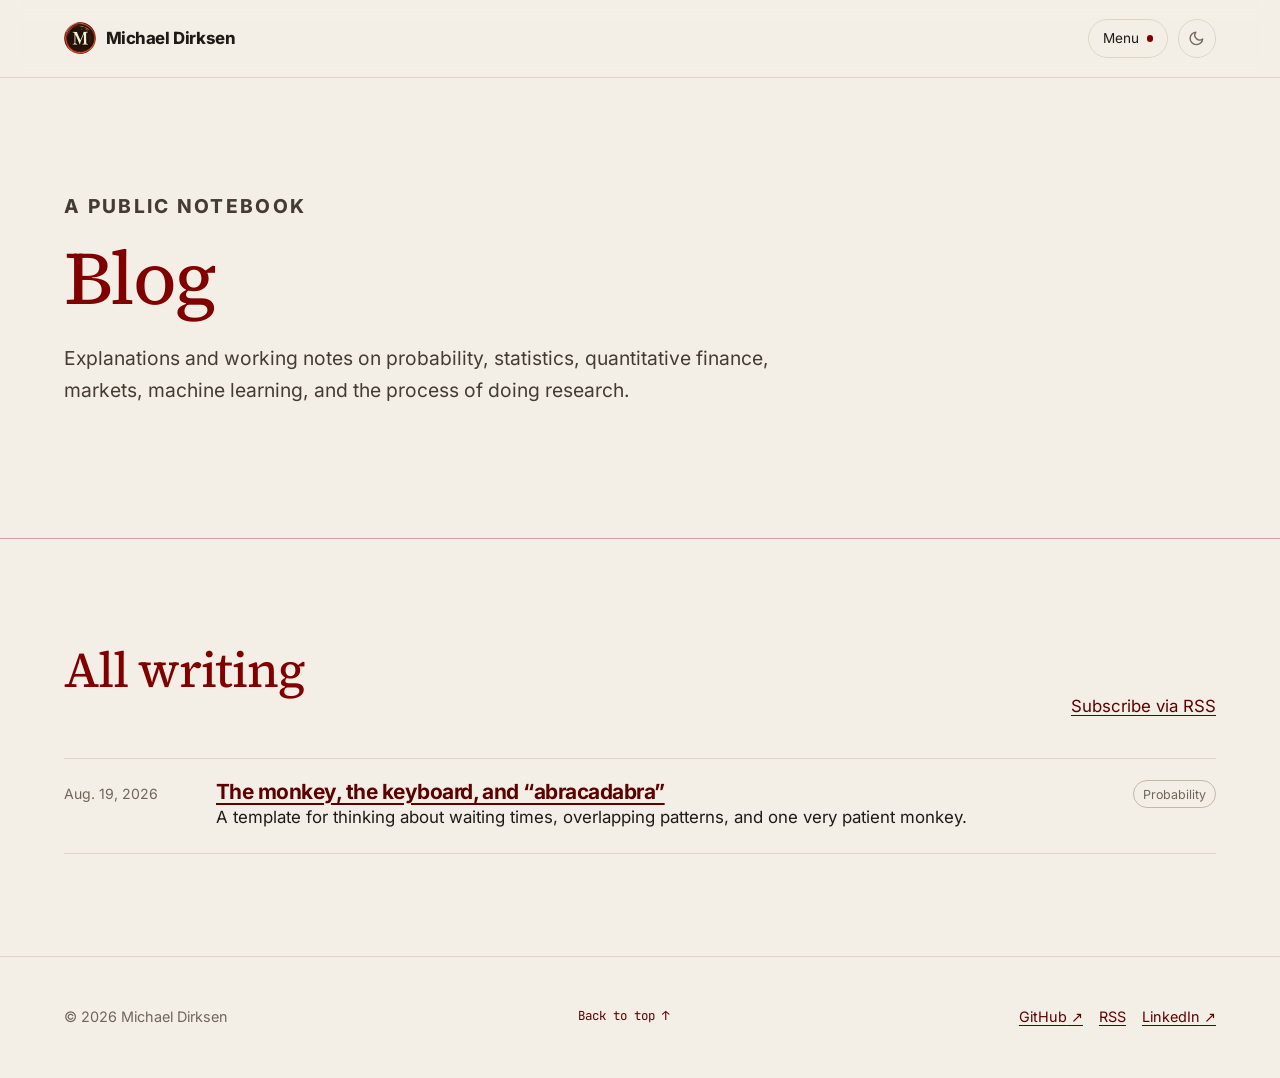
==== commit d5f00d41: "Use the wax-seal monogram for the logo and tab icon Header keeps an opaque crop, since CSS already c" ====
--- a/blog/index.html
+++ b/blog/index.html
@@ -1,2 +1,2 @@
-<!doctype html><html lang="en"><head><script>var d=document.documentElement;try{var s=localStorage.getItem("theme");d.dataset.theme=s||(matchMedia("(prefers-color-scheme: dark)").matches?"dark":"light")}catch(e){d.dataset.theme="light"}d.classList.add("js")</script><meta charset="utf-8"><meta name="viewport" content="width=device-width,initial-scale=1"><title>Blog — Michael Dirksen</title><meta name="description" content="Technical notes and essays on probability, quantitative finance, markets, and research."><link rel="canonical" href="https://mike-dirksen.github.io/blog/"><link rel="alternate" type="application/rss+xml" href="/rss.xml" title="Michael Dirksen's Blog"><link rel="icon" type="image/png" href="/assets/images/michael-dirksen-logo.png"><link rel="stylesheet" href="/assets/css/site.css"></head><body><div class="scroll-progress" aria-hidden="true"></div><canvas class="dot-field" aria-hidden="true"></canvas><div class="cursor-dot" aria-hidden="true"></div><div class="cursor-ring" aria-hidden="true"></div><a class="skip-link" href="#content">Skip to content</a><header class="site-header"><nav class="container nav-wrap" aria-label="Primary"><a class="wordmark" href="/"><img class="wordmark-logo" src="/assets/images/michael-dirksen-logo.png" width="32" height="32" alt="">Michael Dirksen</a><div class="nav-actions"><button class="nav-toggle" aria-expanded="false" aria-controls="nav">Menu</button><ul class="nav-list" id="nav"><li><a href="/">About</a></li><li><a href="/research/">Research</a></li><li><a href="/cv/">CV</a></li><li><a href="/blog/" aria-current="page">Blog</a></li><li><a href="/library/">Library</a></li><li><a href="/games/">Games</a></li></ul><button class="theme-toggle" type="button" data-theme-toggle aria-label="Switch to dark theme"><svg class="icon-sun" viewBox="0 0 24 24" fill="none" stroke="currentColor" stroke-width="2" stroke-linecap="round" aria-hidden="true"><circle cx="12" cy="12" r="4"/><path d="M12 2v2M12 20v2M4.9 4.9l1.4 1.4M17.7 17.7l1.4 1.4M2 12h2M20 12h2M4.9 19.1l1.4-1.4M17.7 6.3l1.4-1.4"/></svg><svg class="icon-moon" viewBox="0 0 24 24" fill="none" stroke="currentColor" stroke-width="2" stroke-linecap="round" stroke-linejoin="round" aria-hidden="true"><path d="M21 12.8A9 9 0 1 1 11.2 3a7 7 0 0 0 9.8 9.8z"/></svg></button></div></nav></header>
+<!doctype html><html lang="en"><head><script>var d=document.documentElement;try{var s=localStorage.getItem("theme");d.dataset.theme=s||(matchMedia("(prefers-color-scheme: dark)").matches?"dark":"light")}catch(e){d.dataset.theme="light"}d.classList.add("js")</script><meta charset="utf-8"><meta name="viewport" content="width=device-width,initial-scale=1"><title>Blog — Michael Dirksen</title><meta name="description" content="Technical notes and essays on probability, quantitative finance, markets, and research."><link rel="canonical" href="https://mike-dirksen.github.io/blog/"><link rel="alternate" type="application/rss+xml" href="/rss.xml" title="Michael Dirksen's Blog"><link rel="icon" type="image/png" href="/assets/images/favicon.png"><link rel="stylesheet" href="/assets/css/site.css"></head><body><div class="scroll-progress" aria-hidden="true"></div><canvas class="dot-field" aria-hidden="true"></canvas><div class="cursor-dot" aria-hidden="true"></div><div class="cursor-ring" aria-hidden="true"></div><a class="skip-link" href="#content">Skip to content</a><header class="site-header"><nav class="container nav-wrap" aria-label="Primary"><a class="wordmark" href="/"><img class="wordmark-logo" src="/assets/images/michael-dirksen-logo.png" width="32" height="32" alt="">Michael Dirksen</a><div class="nav-actions"><button class="nav-toggle" aria-expanded="false" aria-controls="nav">Menu</button><ul class="nav-list" id="nav"><li><a href="/">About</a></li><li><a href="/research/">Research</a></li><li><a href="/cv/">CV</a></li><li><a href="/blog/" aria-current="page">Blog</a></li><li><a href="/library/">Library</a></li><li><a href="/games/">Games</a></li></ul><button class="theme-toggle" type="button" data-theme-toggle aria-label="Switch to dark theme"><svg class="icon-sun" viewBox="0 0 24 24" fill="none" stroke="currentColor" stroke-width="2" stroke-linecap="round" aria-hidden="true"><circle cx="12" cy="12" r="4"/><path d="M12 2v2M12 20v2M4.9 4.9l1.4 1.4M17.7 17.7l1.4 1.4M2 12h2M20 12h2M4.9 19.1l1.4-1.4M17.7 6.3l1.4-1.4"/></svg><svg class="icon-moon" viewBox="0 0 24 24" fill="none" stroke="currentColor" stroke-width="2" stroke-linecap="round" stroke-linejoin="round" aria-hidden="true"><path d="M21 12.8A9 9 0 1 1 11.2 3a7 7 0 0 0 9.8 9.8z"/></svg></button></div></nav></header>
 <main id="content"><header class="container page-head"><p class="eyebrow">A public notebook</p><h1>Blog</h1><p>Explanations and working notes on probability, statistics, quantitative finance, markets, machine learning, and the process of doing research.</p></header><section class="section"><div class="container"><div class="section-head"><h2>All writing</h2><a href="/rss.xml">Subscribe via RSS</a></div><div class="editorial-list"><article class="editorial-row"><time datetime="2026-08-19">Aug. 19, 2026</time><div><h3><a href="/blog/monkey-keyboard-abracadabra/">The monkey, the keyboard, and “abracadabra”</a></h3><p>A template for thinking about waiting times, overlapping patterns, and one very patient monkey.</p></div><span class="tag">Probability</span></article></div></div></section></main><footer class="site-footer"><div class="container footer-wrap"><span>© 2026 Michael Dirksen</span><a class="back-to-top" href="#content">Back to top ↑</a><div class="footer-links"><a href="https://github.com/Mike-Dirksen">GitHub</a><a href="/rss.xml">RSS</a><a href="https://www.linkedin.com/in/mike-dirksen/">LinkedIn</a></div></div></footer><script src="/assets/js/site.js" defer></script></body></html>
--- a/assets/css/site.css
+++ b/assets/css/site.css
@@ -170,12 +170,19 @@
 .nav-wrap { min-height: 4.8rem; display: flex; align-items: center; justify-content: space-between; gap: 2rem; }
 .wordmark { display: inline-flex; align-items: center; gap: .6rem; color: var(--ink); font-weight: 760; text-decoration: none; letter-spacing: -.025em; }
 .wordmark-logo { width: 2rem; height: 2rem; border-radius: 50%; object-fit: cover; }
-.nav-list { display: flex; align-items: center; gap: 1.45rem; list-style: none; margin: 0; padding: 0; }
-.nav-list a { color: var(--muted); text-decoration: none; padding-block: .35rem; border-bottom: 2px solid transparent; transition: color .2s ease, border-color .2s ease; }
-.nav-list a:hover, .nav-list a[aria-current="page"], .nav-list a[data-active="true"] { color: var(--ink); border-color: var(--accent); }
-.nav-list[data-scrolled="true"] a[aria-current="page"]:not([data-active="true"]):not(:hover) { color: var(--muted); border-color: transparent; }
-.nav-actions { display: flex; align-items: center; gap: .6rem; }
-.nav-toggle { display: none; font: inherit; color: var(--ink); background: transparent; border: 1px solid var(--line); border-radius: var(--radius); padding: .45rem .7rem; cursor: pointer; }
+/* Nav collapses behind a menu button at every width, not just on mobile. */
+.nav-actions { position: relative; display: flex; align-items: center; gap: .6rem; }
+.nav-toggle { display: inline-flex; align-items: center; gap: .5rem; min-height: 2.4rem; padding: 0 .85rem; font: inherit; font-size: .85rem; color: var(--ink); background: transparent; border: 1px solid var(--line); border-radius: 999px; cursor: pointer; transition: border-color .2s ease, background-color .2s ease; }
+.nav-toggle::after { content: ""; width: .4rem; height: .4rem; border-radius: 50%; background: var(--accent); transition: scale .2s ease; }
+.nav-toggle:hover { border-color: var(--line-strong); }
+.nav-toggle[aria-expanded="true"] { background: var(--surface); border-color: var(--line-strong); }
+.nav-toggle[aria-expanded="true"]::after { scale: 1.5; }
+
+.nav-list { display: none; position: absolute; top: calc(100% + .55rem); right: 0; z-index: 25; min-width: 12rem; flex-direction: column; align-items: stretch; gap: .1rem; margin: 0; padding: .45rem; list-style: none; background: var(--elevated); border: 1px solid var(--line); border-radius: var(--radius-lg); box-shadow: var(--shadow); }
+.nav-list[data-open="true"] { display: flex; }
+.nav-list a { display: block; padding: .55rem .7rem; border-radius: calc(var(--radius-lg) - .3rem); color: var(--muted); text-decoration: none; transition: color .2s ease, background-color .2s ease; }
+.nav-list a:hover, .nav-list a[aria-current="page"], .nav-list a[data-active="true"] { color: var(--ink); background: var(--surface); }
+.nav-list[data-scrolled="true"] a[aria-current="page"]:not([data-active="true"]):not(:hover) { color: var(--muted); background: transparent; }
 
 /* Two-state pill. Shows the mode it will switch TO: moon while light, sun while dark. */
 .theme-toggle { display: inline-grid; place-items: center; width: 2.4rem; height: 2.4rem; padding: 0; border: 1px solid var(--line); border-radius: 999px; background: transparent; color: var(--muted); cursor: pointer; transition: color .2s ease, border-color .2s ease; }
@@ -398,10 +405,8 @@
 @media (max-width: 760px) {
   body { font-size: 1rem; }
   .container { width: min(calc(100% - 2rem), var(--max)); }
-  .nav-toggle { display: block; }
-  .nav-list { display: none; position: absolute; inset: 4.7rem 1rem auto; z-index: 10; flex-direction: column; align-items: stretch; padding: .8rem; background: var(--elevated); border: 1px solid var(--line); border-radius: var(--radius); box-shadow: var(--shadow); }
-  .nav-list[data-open="true"] { display: flex; }
-  .nav-list a { display: block; padding: .65rem; }
+  /* Same menu button as desktop; just let the panel span more of the width. */
+  .nav-list { right: -.25rem; min-width: 13rem; }
   .hero, .research-card { grid-template-columns: 1fr; }
   .hero { padding-block: 3.5rem; }
   .hero .portrait { max-width: 14rem; grid-row: 1; }
